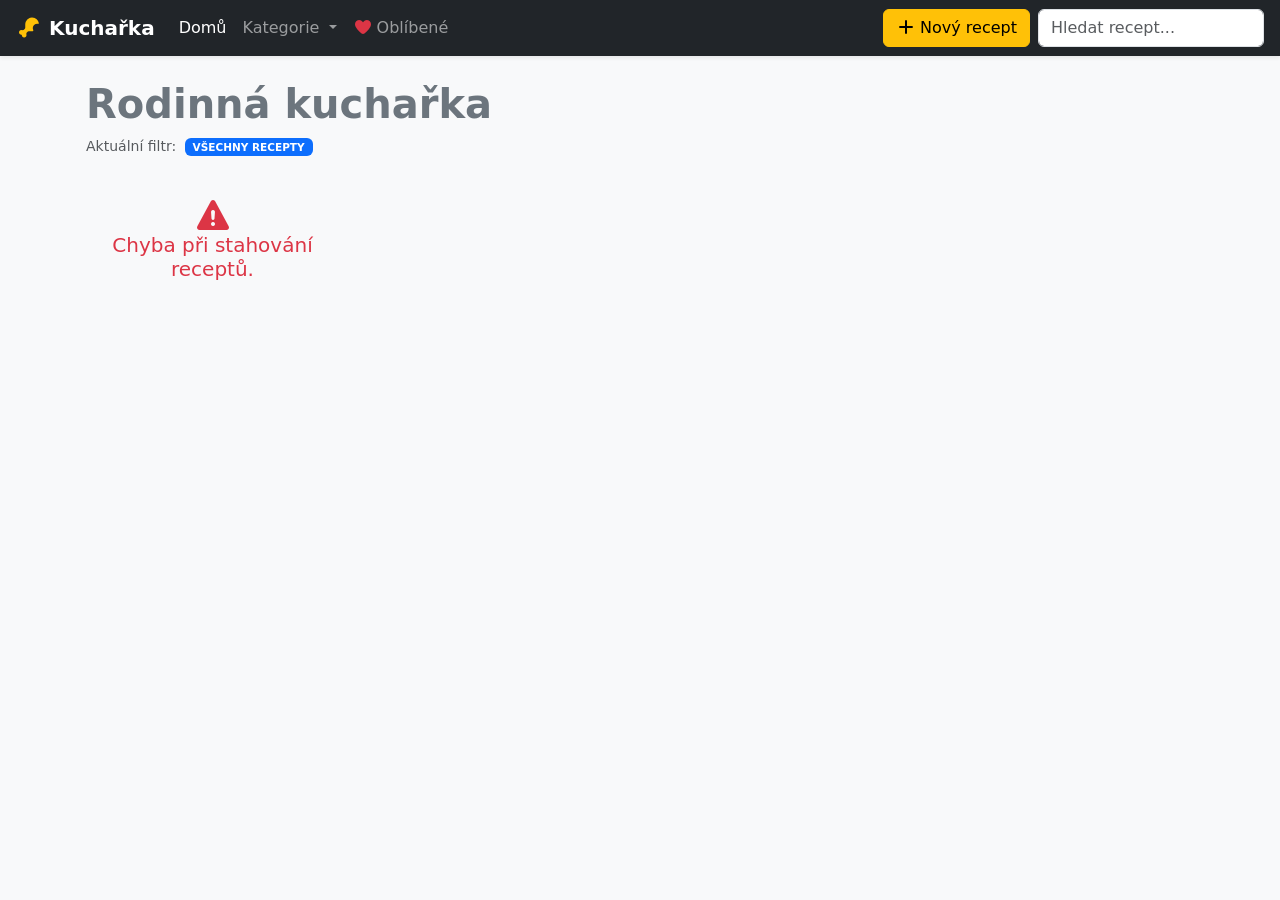
==== index.html @ 2f4102a9 "6. commit - postup a ingredience" ====
<!DOCTYPE html>
<html lang="cs">

<head>
    <meta charset="UTF-8">
    <meta name="viewport" content="width=device-width, initial-scale=1.0">
    <title>Rodinná kuchařka</title>
    <link rel="stylesheet" href="assets/bootstrap/css/bootstrap.min.css">
    <link rel="stylesheet" href="assets/webfonts/all.min.css">
    <link rel="stylesheet" href="style.css">
</head>

<body class="bg-light">

    <nav class="navbar navbar-expand-lg bg-dark navbar-dark sticky-top shadow-sm">
        <div class="container-fluid px-3">
            <span class="navbar-brand fw-bold">
                <i class="fa-solid fa-drumstick-bite text-warning me-2"></i>Kuchařka
            </span>

            <button class="btn btn-warning btn-sm me-2 d-lg-none ms-auto" data-bs-toggle="modal"
                data-bs-target="#addRecipeModal">
                <i class="fa-solid fa-plus me-1"></i>Přidat
            </button>

            <button class="navbar-toggler border-0" type="button" data-bs-toggle="collapse"
                data-bs-target="#navbarSupportedContent" aria-controls="navbarSupportedContent" aria-expanded="false"
                aria-label="Toggle navigation">
                <span class="navbar-toggler-icon"></span>
            </button>

            <div class="collapse navbar-collapse" id="navbarSupportedContent">
                <ul class="navbar-nav me-auto mb-3 mb-lg-0 pt-2 pt-lg-0">
                    <li class="nav-item">
                        <a class="nav-link active" aria-current="page" href="index.html">Domů</a>
                    </li>
                    <li class="nav-item dropdown">
                        <a class="nav-link dropdown-toggle" href="#" role="button" data-bs-toggle="dropdown"
                            aria-expanded="false">
                            Kategorie
                        </a>
                        <ul class="dropdown-menu dropdown-menu-dark">
                            <li><a class="dropdown-item category-filter" data-category="Snídaně" href="#">Snídaně</a>
                            </li>
                            <li><a class="dropdown-item category-filter" data-category="Polévky" href="#">Polévky</a>
                            </li>
                            <li><a class="dropdown-item category-filter" data-category="Hlavní jídla" href="#">Hlavní
                                    jídla</a></li>
                            <li><a class="dropdown-item category-filter" data-category="Přílohy" href="#">Přílohy</a>
                            </li>
                            <li><a class="dropdown-item category-filter" data-category="Zákusky" href="#">Zákusky</a>
                            </li>
                            <li>
                                <hr class="dropdown-divider">
                            </li>
                            <li><a class="dropdown-item category-filter" data-category="all" href="#">Všechny
                                    recepty</a></li>
                        </ul>
                    </li>
                    <li class="nav-item">
                        <a id="favoritesLink" class="nav-link" href="#">
                            <i class="fa-solid fa-heart text-danger me-1"></i>Oblíbené
                        </a>
                    </li>
                </ul>
                <div class="d-flex gap-2">
                    <button class="btn btn-warning d-none d-lg-block" data-bs-toggle="modal"
                        data-bs-target="#addRecipeModal">
                        <i class="fa-solid fa-plus me-1"></i>Nový recept
                    </button>
                    <form class="d-flex" role="search" onsubmit="return false;">
                        <input id="searchInput" class="form-control" type="search" placeholder="Hledat recept...">
                    </form>
                </div>
            </div>
        </div>
    </nav>

    <div class="container mt-4 px-3">
        <h1 class="display-6 fw-bold text-secondary">Rodinná kuchařka</h1>
        <p class="text-muted small">
            Aktuální filtr: <span id="currentCategory" class="badge bg-primary text-uppercase px-2 py-1.5 ms-1">Všechny
                recepty</span>
        </p>
    </div>

    <div class="container my-3 px-2">
        <div id="recipesContainer" class="row g-2 g-md-3 row-cols-2 row-cols-md-3 row-cols-lg-4">
            <div class="col-12 text-center my-5 w-100">
                <div class="spinner-border text-primary" role="status"></div>
                <p class="mt-2 text-muted">Načítám dobroty z Google Sheets...</p>
            </div>
        </div>
    </div>

    <div class="modal fade" id="addRecipeModal" tabindex="-1" aria-labelledby="addRecipeModalLabel" aria-hidden="true">
        <div class="modal-dialog modal-dialog-centered">
            <div class="modal-content">
                <div class="modal-header">
                    <h5 class="modal-title fw-bold" id="addRecipeModalLabel">Přidat nový recept</h5>
                    <button type="button" class="btn-close" data-bs-theme="dark" data-bs-dismiss="modal"
                        aria-label="Close"></button>
                </div>
                <form id="addRecipeForm">
                    <div class="modal-body">
                        <div class="mb-3">
                            <label for="recipeTitle" class="form-label small fw-bold">Název receptu</label>
                            <input type="text" class="form-control form-control-lg" id="recipeTitle" required
                                placeholder="Např. Babiččin štrúdl">
                        </div>
                        <div class="mb-3">
                            <label for="recipeCategory" class="form-label small fw-bold">Kategorie</label>
                            <select class="form-select form-control-lg" id="recipeCategory" required>
                                <option value="Snídaně">Snídaně</option>
                                <option value="Polévky">Polévky</option>
                                <option value="Hlavní jídla">Hlavní jídla</option>
                                <option value="Přílohy">Přílohy</option>
                                <option value="Zákusky">Zákusky</option>
                            </select>
                        </div>
                        <div class="mb-3">
                            <label for="recipeImage" class="form-label small fw-bold">Odkaz na obrázek (URL)</label>
                            <input type="url" class="form-control" id="recipeImage" required
                                placeholder="https://domena.cz/obrazek.jpg">
                        </div>
                        <div class="mb-3">
                            <label for="recipeIngredients" class="form-label small fw-bold">Ingredience (odděluj
                                středníkem `;`)</label>
                            <textarea class="form-control" id="recipeIngredients" rows="2"
                                placeholder="mouka 500g; 2 vejce; mléko 1l"></textarea>
                        </div>
                        <div class="mb-3">
                            <label for="recipeInstructions" class="form-label small fw-bold">Postup (odděluj středníkem
                                `;`)</label>
                            <textarea class="form-control" id="recipeInstructions" rows="3"
                                placeholder="Smíchej suroviny; Upeč v troubě na 180°C"></textarea>
                        </div>
                    </div>
                    <div class="modal-footer">
                        <button type="button" class="btn btn-secondary" data-bs-dismiss="modal">Zrušit</button>
                        <button type="submit" id="submitBtn" class="btn btn-success px-4">
                            <span id="btnText">Uložit do kuchařky</span>
                        </button>
                    </div>
                </form>
            </div>
        </div>
    </div>

    <script src="assets/bootstrap/js/bootstrap.bundle.min.js"></script>
    <script src="script.js"></script>
</body>

</html>
---- style.css ----
body {
    overflow-x: hidden;
    -webkit-tap-highlight-color: transparent;
}

.card-img-top {
    height: 140px;
    object-fit: cover;
}

@media (min-width: 768px) {
    .card-img-top {
        height: 180px;
    }
}

.card {
    transition: transform 0.2s ease, box-shadow 0.2s ease;
    border: none;
}

.card:active, .card:hover {
    transform: translateY(-2px);
    box-shadow: 0 5px 15px rgba(0,0,0,0.1) !important;
}

.active-category {
    font-weight: bold;
    background-color: #0d6efd !important;
    color: white !important;
}

.favorite-btn {
    padding: 8px 12px;
    font-size: 1.1rem;
}

.recipe-link {
    font-size: 0.9rem;
    padding: 8px 10px;
}

.modal-body input, .modal-body select {
    font-size: 16px !important;
}

/* NOVINKA: Styl pro plovoucí tlačítko smazat na kartě */
.delete-btn-overlay {
    position: absolute;
    top: 8px;
    right: 8px;
    background-color: rgba(255, 255, 255, 0.85) !important;
    border: none !important;
    border-radius: 50% !important;
    width: 32px;
    height: 32px;
    display: flex;
    align-items: center;
    justify-content: center;
    padding: 0 !important;
    z-index: 10;
    box-shadow: 0 2px 5px rgba(0,0,0,0.2);
}

.delete-btn-overlay:active {
    background-color: #ffffff !important;
    transform: scale(0.9);
}
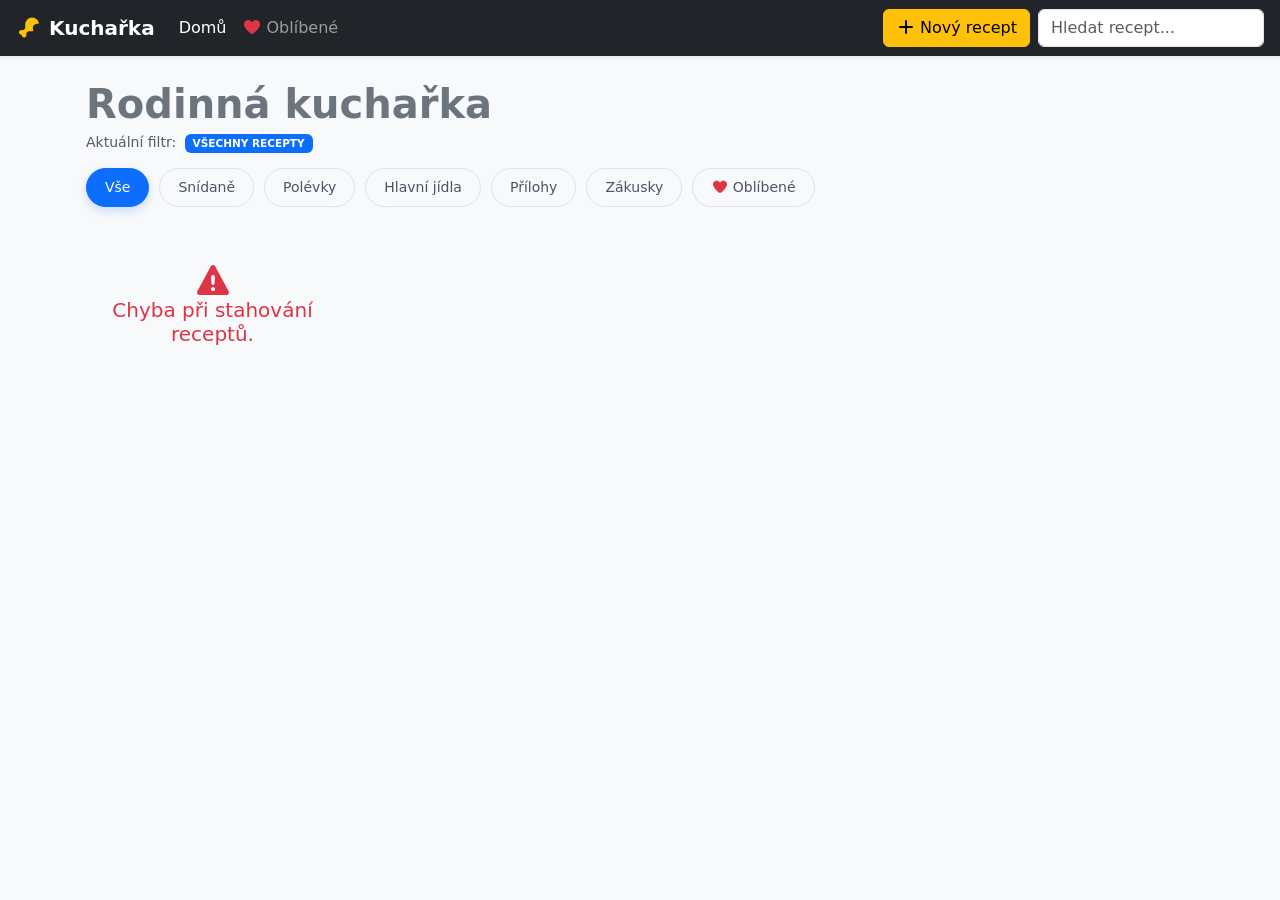
==== commit 2443b841: "8. commit - verze 1.0" ====
--- a/index.html
+++ b/index.html
@@ -18,12 +18,19 @@
                 <i class="fa-solid fa-drumstick-bite text-warning me-2"></i>Kuchařka
             </span>
 
-            <button class="btn btn-warning btn-sm me-2 d-lg-none ms-auto" data-bs-toggle="modal"
-                data-bs-target="#addRecipeModal">
-                <i class="fa-solid fa-plus me-1"></i>Přidat
-            </button>
+            <div class="d-flex gap-2 ms-auto d-lg-none align-items-center">
+                <button id="clearPrintBtnMobile" class="btn btn-outline-danger btn-sm d-none" onclick="clearPrintQueue()" title="Vyčistit tiskovou frontu">
+                    <i class="fa-solid fa-trash-can"></i>
+                </button>
+                <a href="print.html" id="printNavBtnMobile" class="btn btn-outline-warning btn-sm d-none">
+                    <i class="fa-solid fa-print"></i>
+                </a>
+                <button class="btn btn-warning btn-sm" data-bs-toggle="modal" data-bs-target="#addRecipeModal">
+                    <i class="fa-solid fa-plus"></i>
+                </button>
+            </div>
 
-            <button class="navbar-toggler border-0" type="button" data-bs-toggle="collapse"
+            <button class="navbar-toggler border-0 ms-2" type="button" data-bs-toggle="collapse"
                 data-bs-target="#navbarSupportedContent" aria-controls="navbarSupportedContent" aria-expanded="false"
                 aria-label="Toggle navigation">
                 <span class="navbar-toggler-icon"></span>
@@ -34,41 +41,25 @@
                     <li class="nav-item">
                         <a class="nav-link active" aria-current="page" href="index.html">Domů</a>
                     </li>
-                    <li class="nav-item dropdown">
-                        <a class="nav-link dropdown-toggle" href="#" role="button" data-bs-toggle="dropdown"
-                            aria-expanded="false">
-                            Kategorie
-                        </a>
-                        <ul class="dropdown-menu dropdown-menu-dark">
-                            <li><a class="dropdown-item category-filter" data-category="Snídaně" href="#">Snídaně</a>
-                            </li>
-                            <li><a class="dropdown-item category-filter" data-category="Polévky" href="#">Polévky</a>
-                            </li>
-                            <li><a class="dropdown-item category-filter" data-category="Hlavní jídla" href="#">Hlavní
-                                    jídla</a></li>
-                            <li><a class="dropdown-item category-filter" data-category="Přílohy" href="#">Přílohy</a>
-                            </li>
-                            <li><a class="dropdown-item category-filter" data-category="Zákusky" href="#">Zákusky</a>
-                            </li>
-                            <li>
-                                <hr class="dropdown-divider">
-                            </li>
-                            <li><a class="dropdown-item category-filter" data-category="all" href="#">Všechny
-                                    recepty</a></li>
-                        </ul>
-                    </li>
                     <li class="nav-item">
                         <a id="favoritesLink" class="nav-link" href="#">
                             <i class="fa-solid fa-heart text-danger me-1"></i>Oblíbené
                         </a>
                     </li>
                 </ul>
-                <div class="d-flex gap-2">
+
+                <div class="d-flex gap-2 align-items-center">
+                    <button id="clearPrintBtn" class="btn btn-outline-danger btn-sm d-none" onclick="clearPrintQueue()">
+                        <i class="fa-solid fa-trash-can me-1"></i> Vyčistit frontu
+                    </button>
+                    <a href="print.html" id="printNavBtn" class="btn btn-outline-warning btn-sm d-none">
+                        <i class="fa-solid fa-print me-1"></i> Tisková fronta (0)
+                    </a>
                     <button class="btn btn-warning d-none d-lg-block" data-bs-toggle="modal"
                         data-bs-target="#addRecipeModal">
                         <i class="fa-solid fa-plus me-1"></i>Nový recept
                     </button>
-                    <form class="d-flex" role="search" onsubmit="return false;">
+                    <form class="d-flex m-0" role="search" onsubmit="return false;">
                         <input id="searchInput" class="form-control" type="search" placeholder="Hledat recept...">
                     </form>
                 </div>
@@ -77,11 +68,24 @@
     </nav>
 
     <div class="container mt-4 px-3">
-        <h1 class="display-6 fw-bold text-secondary">Rodinná kuchařka</h1>
-        <p class="text-muted small">
-            Aktuální filtr: <span id="currentCategory" class="badge bg-primary text-uppercase px-2 py-1.5 ms-1">Všechny
-                recepty</span>
+        <h1 class="display-6 fw-bold text-secondary mb-1">Rodinná kuchařka</h1>
+        <p class="text-muted small mb-0">
+            Aktuální filtr: <span id="currentCategory" class="badge bg-primary text-uppercase px-2 py-1 ms-1">Všechny recepty</span>
         </p>
+    </div>
+
+    <div class="container px-3">
+        <div class="filter-scroll-container">
+            <div class="filter-badge active active-category" data-category="all">Vše</div>
+            <div class="filter-badge" data-category="Snídaně">Snídaně</div>
+            <div class="filter-badge" data-category="Polévky">Polévky</div>
+            <div class="filter-badge" data-category="Hlavní jídla">Hlavní jídla</div>
+            <div class="filter-badge" data-category="Přílohy">Přílohy</div>
+            <div class="filter-badge" data-category="Zákusky">Zákusky</div>
+            <div class="filter-badge" id="mobileFavoritesBtn" data-category="favorites">
+                <i class="fa-solid fa-heart text-danger me-1"></i>Oblíbené
+            </div>
+        </div>
     </div>
 
     <div class="container my-3 px-2">
@@ -95,52 +99,81 @@
 
     <div class="modal fade" id="addRecipeModal" tabindex="-1" aria-labelledby="addRecipeModalLabel" aria-hidden="true">
         <div class="modal-dialog modal-dialog-centered">
-            <div class="modal-content">
-                <div class="modal-header">
+            <div class="modal-content border-0 shadow-lg" style="border-radius: 16px;">
+                <div class="modal-header bg-dark text-white" style="border-top-left-radius: 16px; border-top-right-radius: 16px;">
                     <h5 class="modal-title fw-bold" id="addRecipeModalLabel">Přidat nový recept</h5>
-                    <button type="button" class="btn-close" data-bs-theme="dark" data-bs-dismiss="modal"
-                        aria-label="Close"></button>
+                    <button type="button" class="btn-close btn-close-white" data-bs-dismiss="modal" aria-label="Close"></button>
                 </div>
                 <form id="addRecipeForm">
-                    <div class="modal-body">
+                    <div class="modal-body p-4">
                         <div class="mb-3">
-                            <label for="recipeTitle" class="form-label small fw-bold">Název receptu</label>
-                            <input type="text" class="form-control form-control-lg" id="recipeTitle" required
-                                placeholder="Např. Babiččin štrúdl">
+                            <label for="recipeTitle" class="form-label small fw-bold text-secondary">Název receptu</label>
+                            <input type="text" class="form-control form-control-lg fs-6" id="recipeTitle" required
+                                placeholder="Např. Babiččin štrúdl" maxlength="50">
                         </div>
                         <div class="mb-3">
-                            <label for="recipeCategory" class="form-label small fw-bold">Kategorie</label>
-                            <select class="form-select form-control-lg" id="recipeCategory" required>
+                            <label for="recipeCategory" class="form-label small fw-bold text-secondary">Kategorie</label>
+                            <select class="form-select form-control-lg fs-6" id="recipeCategory" required>
                                 <option value="Snídaně">Snídaně</option>
                                 <option value="Polévky">Polévky</option>
-                                <option value="Hlavní jídla">Hlavní jídla</option>
+                                <option value="Hlavní jídla" selected>Hlavní jídla</option>
                                 <option value="Přílohy">Přílohy</option>
                                 <option value="Zákusky">Zákusky</option>
                             </select>
                         </div>
                         <div class="mb-3">
-                            <label for="recipeImage" class="form-label small fw-bold">Odkaz na obrázek (URL)</label>
-                            <input type="url" class="form-control" id="recipeImage" required
+                            <label for="recipeImage" class="form-label small fw-bold text-secondary">Odkaz na obrázek (URL)</label>
+                            <input type="url" class="form-control fs-6" id="recipeImage" required
                                 placeholder="https://domena.cz/obrazek.jpg">
                         </div>
                         <div class="mb-3">
-                            <label for="recipeIngredients" class="form-label small fw-bold">Ingredience (odděluj
-                                středníkem `;`)</label>
-                            <textarea class="form-control" id="recipeIngredients" rows="2"
+                            <label for="recipeIngredients" class="form-label small fw-bold text-secondary">Ingredience (odděluj středníkem `;`)</label>
+                            <textarea class="form-control fs-6" id="recipeIngredients" rows="2" required
                                 placeholder="mouka 500g; 2 vejce; mléko 1l"></textarea>
                         </div>
                         <div class="mb-3">
-                            <label for="recipeInstructions" class="form-label small fw-bold">Postup (odděluj středníkem
-                                `;`)</label>
-                            <textarea class="form-control" id="recipeInstructions" rows="3"
+                            <label for="recipeInstructions" class="form-label small fw-bold text-secondary">Postup (odděluj středníkem `;`)</label>
+                            <textarea class="form-control fs-6" id="recipeInstructions" rows="3" required
                                 placeholder="Smíchej suroviny; Upeč v troubě na 180°C"></textarea>
                         </div>
+                        
+                        <div class="mb-2 p-3 bg-light border rounded-3">
+                            <label for="recipePin" class="form-label small fw-bold text-danger">
+                                <i class="fa-solid fa-lock me-1"></i> Rodinný PIN kód pro zápis
+                            </label>
+                            <input type="password" class="form-control text-center fw-bold form-control-lg" id="recipePin" required
+                                placeholder="••••" inputmode="numeric" pattern="[0-9]*" autocomplete="off">
+                        </div>
                     </div>
-                    <div class="modal-footer">
-                        <button type="button" class="btn btn-secondary" data-bs-dismiss="modal">Zrušit</button>
-                        <button type="submit" id="submitBtn" class="btn btn-success px-4">
+                    <div class="modal-footer bg-light p-3" style="border-bottom-left-radius: 16px; border-bottom-right-radius: 16px;">
+                        <button type="button" class="btn btn-outline-secondary px-3" data-bs-dismiss="modal">Zrušit</button>
+                        <button type="submit" id="submitBtn" class="btn btn-success px-4 fw-bold">
                             <span id="btnText">Uložit do kuchařky</span>
                         </button>
+                    </div>
+                </form>
+            </div>
+        </div>
+    </div>
+
+    <div class="modal fade" id="deletePinModal" tabindex="-1" aria-labelledby="deletePinModalLabel" aria-hidden="true">
+        <div class="modal-dialog modal-sm modal-dialog-centered">
+            <div class="modal-content border-0 shadow-lg" style="border-radius: 16px;">
+                <div class="modal-header bg-danger text-white p-3" style="border-top-left-radius: 16px; border-top-right-radius: 16px;">
+                    <h6 class="modal-title fw-bold" id="deletePinModalLabel">
+                        <i class="fa-solid fa-trash-can me-2"></i>Smazat recept?
+                    </h6>
+                    <button type="button" class="btn-close btn-close-white" data-bs-dismiss="modal" aria-label="Close"></button>
+                </div>
+                <form id="deleteRecipeForm">
+                    <div class="modal-body text-center p-3">
+                        <p class="text-muted small mb-3">Tato akce je nevratná. Zadejte rodinný PIN kód pro potvrzení:</p>
+                        <input type="password" class="form-control text-center fw-bold form-control-lg" id="deletePinInput" required
+                            placeholder="••••" inputmode="numeric" pattern="[0-9]*" autocomplete="off">
+                    </div>
+                    <div class="modal-footer border-0 bg-light p-2 d-flex justify-content-between" style="border-bottom-left-radius: 16px; border-bottom-right-radius: 16px;">
+                        <button type="button" class="btn btn-sm btn-outline-secondary px-3" data-bs-dismiss="modal">Zrušit</button>
+                        <button type="submit" id="deleteSubmitBtn" class="btn btn-sm btn-danger px-3 fw-bold">Potvrdit</button>
                     </div>
                 </form>
             </div>
--- a/style.css
+++ b/style.css
@@ -1,8 +1,10 @@
+/* --- GLOBÁLNÍ STYLY --- */
 body {
     overflow-x: hidden;
     -webkit-tap-highlight-color: transparent;
 }
 
+/* --- KARTY RECEPTŮ (OBECNÉ/DESKTOP) --- */
 .card-img-top {
     height: 140px;
     object-fit: cover;
@@ -19,15 +21,10 @@
     border: none;
 }
 
-.card:active, .card:hover {
+.card:active,
+.card:hover {
     transform: translateY(-2px);
-    box-shadow: 0 5px 15px rgba(0,0,0,0.1) !important;
-}
-
-.active-category {
-    font-weight: bold;
-    background-color: #0d6efd !important;
-    color: white !important;
+    box-shadow: 0 5px 15px rgba(0, 0, 0, 0.1) !important;
 }
 
 .favorite-btn {
@@ -40,29 +37,147 @@
     padding: 8px 10px;
 }
 
-.modal-body input, .modal-body select {
+/* --- PŘEKYVNÁ TLAČÍTKA NA FOTCE (DESKTOP) --- */
+.delete-btn-overlay {
+    position: absolute;
+    top: 8px;
+    left: 8px;
+    z-index: 10;
+    opacity: 0.7;
+    transition: opacity 0.2s ease;
+}
+
+.print-btn-overlay {
+    position: absolute;
+    top: 8px;
+    right: 8px;
+    z-index: 10;
+    opacity: 0.7;
+    transition: opacity 0.2s ease;
+}
+
+.delete-btn-overlay:hover,
+.print-btn-overlay:hover {
+    opacity: 1;
+}
+
+/* --- MODÁLNÍ OKNO --- */
+.modal-body input,
+.modal-body select {
     font-size: 16px !important;
 }
 
-/* NOVINKA: Styl pro plovoucí tlačítko smazat na kartě */
-.delete-btn-overlay {
-    position: absolute;
-    top: 8px;
-    right: 8px;
-    background-color: rgba(255, 255, 255, 0.85) !important;
-    border: none !important;
-    border-radius: 50% !important;
-    width: 32px;
-    height: 32px;
+/* --- MODERNÍ FILTRY (PC / TABLET) --- */
+.filter-scroll-container {
     display: flex;
-    align-items: center;
-    justify-content: center;
-    padding: 0 !important;
-    z-index: 10;
-    box-shadow: 0 2px 5px rgba(0,0,0,0.2);
+    gap: 10px;
+    flex-wrap: wrap; /* Na PC se filtry řadí hezky vedle sebe a zalamují se */
+    padding: 15px 0;
 }
 
-.delete-btn-overlay:active {
-    background-color: #ffffff !important;
-    transform: scale(0.9);
+.filter-badge {
+    background: #f8f9fa;
+    color: #4b5563;
+    border: 1px solid #dee2e6;
+    padding: 8px 18px;
+    border-radius: 20px;
+    font-size: 14px;
+    font-weight: 500;
+    white-space: nowrap;
+    cursor: pointer;
+    transition: all 0.2s ease-in-out;
+    user-select: none;
+    text-decoration: none;
+    display: inline-block;
+}
+
+/* Aktivní stav pro vybraný filtr */
+.filter-badge.active-category, 
+.filter-badge.active {
+    background: #0d6efd !important;
+    color: #ffffff !important;
+    border-color: #0d6efd !important;
+    box-shadow: 0 4px 10px rgba(13, 110, 253, 0.2);
+}
+
+/* --- MOBILNÍ ÚPRAVA (Do šířky 576px) --- */
+@media (max-width: 576px) {
+
+    /* Posuvná lišta filtrů na mobilu (Airbnb styl) */
+    .filter-scroll-container {
+        flex-wrap: nowrap; /* Zakáže zalamování pod sebe */
+        overflow-x: auto;  /* Aktivuje posun prstem do stran */
+        padding: 10px 4px;
+        margin-right: -15px; /* Roztažení lišty na okraje displeje */
+        margin-left: -15px;
+        padding-left: 15px;
+        padding-right: 15px;
+        scroll-behavior: smooth;
+        -webkit-overflow-scrolling: touch;
+    }
+    
+    /* Skrytí scrollbaru na mobilech */
+    .filter-scroll-container::-webkit-scrollbar {
+        display: none;
+    }
+
+    /* Mřížka receptů pro mobil */
+    .recipe-grid {
+        grid-template-columns: 1fr;
+        gap: 16px;
+        padding: 8px;
+    }
+
+    /* Úprava mobilní karty receptu */
+    .recipe-card {
+        border-radius: 12px !important;
+        overflow: hidden;
+        border: 1px solid #e9ecef !important;
+        box-shadow: 0 4px 12px rgba(0, 0, 0, 0.05);
+    }
+
+    /* Kulatá skleněná tlačítka na fotce v rozích pro mobily */
+    .delete-btn-overlay {
+        left: 8px !important;
+        top: 8px !important;
+    }
+    
+    .print-btn-overlay {
+        right: 8px !important;
+        top: 8px !important;
+    }
+
+    .delete-btn-overlay, 
+    .print-btn-overlay {
+        position: absolute;
+        z-index: 5;
+        width: 34px;
+        height: 34px;
+        display: flex;
+        align-items: center;
+        justify-content: center;
+        border-radius: 50% !important;
+        border: none !important;
+        box-shadow: 0 2px 8px rgba(0,0,0,0.15) !important;
+        padding: 0 !important;
+        background: rgba(255, 255, 255, 0.9) !important;
+        backdrop-filter: blur(4px);
+        color: #333 !important;
+    }
+
+    .delete-btn-overlay:hover {
+        color: #dc3545 !important;
+    }
+
+    .print-btn-overlay:hover {
+        color: #0d6efd !important;
+    }
+
+    /* Hlavní akční tlačítko pro palec */
+    .recipe-card .btn-primary-action {
+        padding: 12px;
+        font-size: 16px;
+        font-weight: 600;
+        border-radius: 12px;
+    }
 }
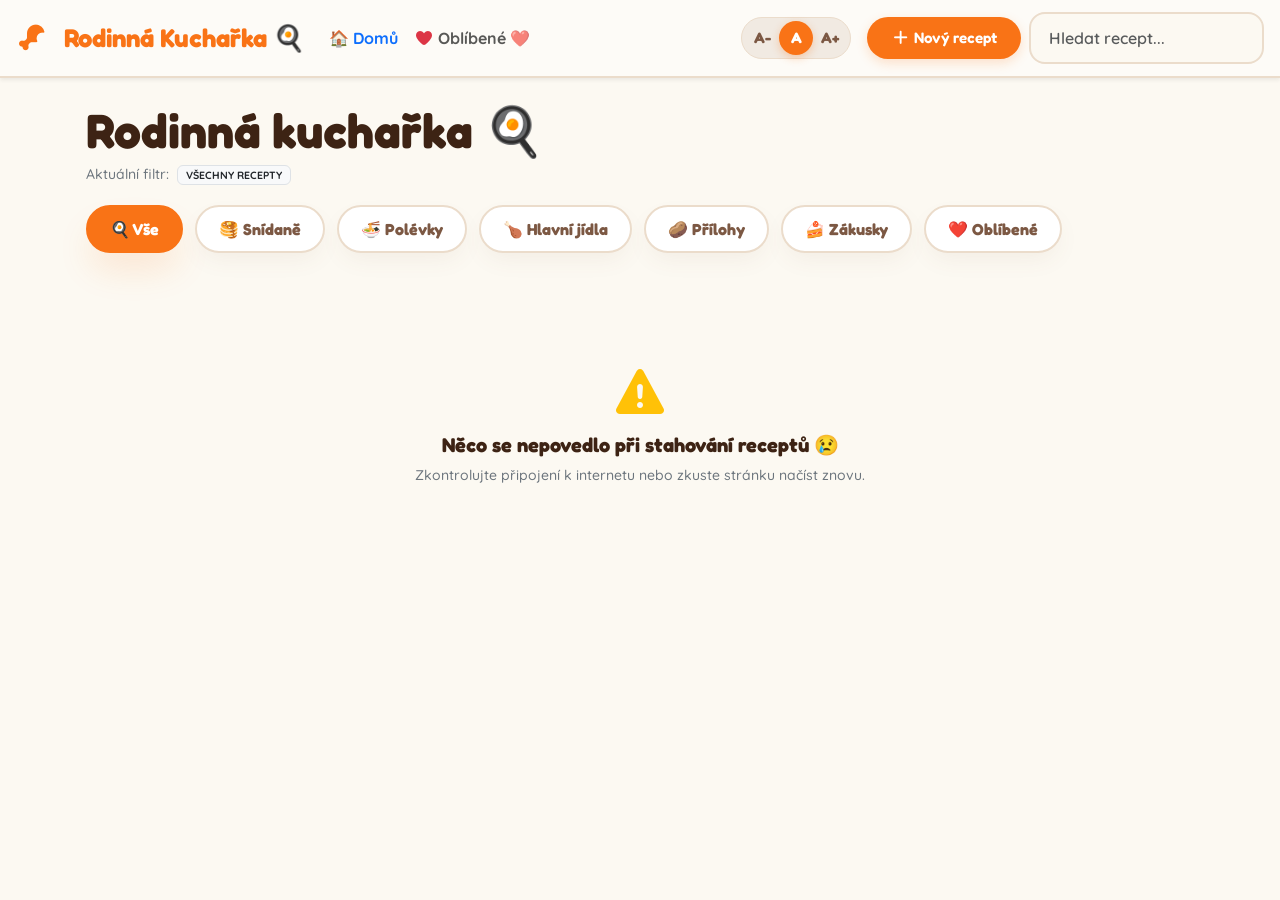
==== commit e0682aac: "9. commit - verze 1.1 - korekce PIN kod inputu" ====
--- a/index.html
+++ b/index.html
@@ -1,187 +1,245 @@
-<!DOCTYPE html>
-<html lang="cs">
-
-<head>
-    <meta charset="UTF-8">
-    <meta name="viewport" content="width=device-width, initial-scale=1.0">
-    <title>Rodinná kuchařka</title>
-    <link rel="stylesheet" href="assets/bootstrap/css/bootstrap.min.css">
-    <link rel="stylesheet" href="assets/webfonts/all.min.css">
-    <link rel="stylesheet" href="style.css">
-</head>
-
-<body class="bg-light">
-
-    <nav class="navbar navbar-expand-lg bg-dark navbar-dark sticky-top shadow-sm">
-        <div class="container-fluid px-3">
-            <span class="navbar-brand fw-bold">
-                <i class="fa-solid fa-drumstick-bite text-warning me-2"></i>Kuchařka
-            </span>
-
-            <div class="d-flex gap-2 ms-auto d-lg-none align-items-center">
-                <button id="clearPrintBtnMobile" class="btn btn-outline-danger btn-sm d-none" onclick="clearPrintQueue()" title="Vyčistit tiskovou frontu">
-                    <i class="fa-solid fa-trash-can"></i>
-                </button>
-                <a href="print.html" id="printNavBtnMobile" class="btn btn-outline-warning btn-sm d-none">
-                    <i class="fa-solid fa-print"></i>
-                </a>
-                <button class="btn btn-warning btn-sm" data-bs-toggle="modal" data-bs-target="#addRecipeModal">
-                    <i class="fa-solid fa-plus"></i>
-                </button>
-            </div>
-
-            <button class="navbar-toggler border-0 ms-2" type="button" data-bs-toggle="collapse"
-                data-bs-target="#navbarSupportedContent" aria-controls="navbarSupportedContent" aria-expanded="false"
-                aria-label="Toggle navigation">
-                <span class="navbar-toggler-icon"></span>
-            </button>
-
-            <div class="collapse navbar-collapse" id="navbarSupportedContent">
-                <ul class="navbar-nav me-auto mb-3 mb-lg-0 pt-2 pt-lg-0">
-                    <li class="nav-item">
-                        <a class="nav-link active" aria-current="page" href="index.html">Domů</a>
-                    </li>
-                    <li class="nav-item">
-                        <a id="favoritesLink" class="nav-link" href="#">
-                            <i class="fa-solid fa-heart text-danger me-1"></i>Oblíbené
-                        </a>
-                    </li>
-                </ul>
-
-                <div class="d-flex gap-2 align-items-center">
-                    <button id="clearPrintBtn" class="btn btn-outline-danger btn-sm d-none" onclick="clearPrintQueue()">
-                        <i class="fa-solid fa-trash-can me-1"></i> Vyčistit frontu
-                    </button>
-                    <a href="print.html" id="printNavBtn" class="btn btn-outline-warning btn-sm d-none">
-                        <i class="fa-solid fa-print me-1"></i> Tisková fronta (0)
-                    </a>
-                    <button class="btn btn-warning d-none d-lg-block" data-bs-toggle="modal"
-                        data-bs-target="#addRecipeModal">
-                        <i class="fa-solid fa-plus me-1"></i>Nový recept
-                    </button>
-                    <form class="d-flex m-0" role="search" onsubmit="return false;">
-                        <input id="searchInput" class="form-control" type="search" placeholder="Hledat recept...">
-                    </form>
-                </div>
-            </div>
-        </div>
-    </nav>
-
-    <div class="container mt-4 px-3">
-        <h1 class="display-6 fw-bold text-secondary mb-1">Rodinná kuchařka</h1>
-        <p class="text-muted small mb-0">
-            Aktuální filtr: <span id="currentCategory" class="badge bg-primary text-uppercase px-2 py-1 ms-1">Všechny recepty</span>
-        </p>
-    </div>
-
-    <div class="container px-3">
-        <div class="filter-scroll-container">
-            <div class="filter-badge active active-category" data-category="all">Vše</div>
-            <div class="filter-badge" data-category="Snídaně">Snídaně</div>
-            <div class="filter-badge" data-category="Polévky">Polévky</div>
-            <div class="filter-badge" data-category="Hlavní jídla">Hlavní jídla</div>
-            <div class="filter-badge" data-category="Přílohy">Přílohy</div>
-            <div class="filter-badge" data-category="Zákusky">Zákusky</div>
-            <div class="filter-badge" id="mobileFavoritesBtn" data-category="favorites">
-                <i class="fa-solid fa-heart text-danger me-1"></i>Oblíbené
-            </div>
-        </div>
-    </div>
-
-    <div class="container my-3 px-2">
-        <div id="recipesContainer" class="row g-2 g-md-3 row-cols-2 row-cols-md-3 row-cols-lg-4">
-            <div class="col-12 text-center my-5 w-100">
-                <div class="spinner-border text-primary" role="status"></div>
-                <p class="mt-2 text-muted">Načítám dobroty z Google Sheets...</p>
-            </div>
-        </div>
-    </div>
-
-    <div class="modal fade" id="addRecipeModal" tabindex="-1" aria-labelledby="addRecipeModalLabel" aria-hidden="true">
-        <div class="modal-dialog modal-dialog-centered">
-            <div class="modal-content border-0 shadow-lg" style="border-radius: 16px;">
-                <div class="modal-header bg-dark text-white" style="border-top-left-radius: 16px; border-top-right-radius: 16px;">
-                    <h5 class="modal-title fw-bold" id="addRecipeModalLabel">Přidat nový recept</h5>
-                    <button type="button" class="btn-close btn-close-white" data-bs-dismiss="modal" aria-label="Close"></button>
-                </div>
-                <form id="addRecipeForm">
-                    <div class="modal-body p-4">
-                        <div class="mb-3">
-                            <label for="recipeTitle" class="form-label small fw-bold text-secondary">Název receptu</label>
-                            <input type="text" class="form-control form-control-lg fs-6" id="recipeTitle" required
-                                placeholder="Např. Babiččin štrúdl" maxlength="50">
-                        </div>
-                        <div class="mb-3">
-                            <label for="recipeCategory" class="form-label small fw-bold text-secondary">Kategorie</label>
-                            <select class="form-select form-control-lg fs-6" id="recipeCategory" required>
-                                <option value="Snídaně">Snídaně</option>
-                                <option value="Polévky">Polévky</option>
-                                <option value="Hlavní jídla" selected>Hlavní jídla</option>
-                                <option value="Přílohy">Přílohy</option>
-                                <option value="Zákusky">Zákusky</option>
-                            </select>
-                        </div>
-                        <div class="mb-3">
-                            <label for="recipeImage" class="form-label small fw-bold text-secondary">Odkaz na obrázek (URL)</label>
-                            <input type="url" class="form-control fs-6" id="recipeImage" required
-                                placeholder="https://domena.cz/obrazek.jpg">
-                        </div>
-                        <div class="mb-3">
-                            <label for="recipeIngredients" class="form-label small fw-bold text-secondary">Ingredience (odděluj středníkem `;`)</label>
-                            <textarea class="form-control fs-6" id="recipeIngredients" rows="2" required
-                                placeholder="mouka 500g; 2 vejce; mléko 1l"></textarea>
-                        </div>
-                        <div class="mb-3">
-                            <label for="recipeInstructions" class="form-label small fw-bold text-secondary">Postup (odděluj středníkem `;`)</label>
-                            <textarea class="form-control fs-6" id="recipeInstructions" rows="3" required
-                                placeholder="Smíchej suroviny; Upeč v troubě na 180°C"></textarea>
-                        </div>
-                        
-                        <div class="mb-2 p-3 bg-light border rounded-3">
-                            <label for="recipePin" class="form-label small fw-bold text-danger">
-                                <i class="fa-solid fa-lock me-1"></i> Rodinný PIN kód pro zápis
-                            </label>
-                            <input type="password" class="form-control text-center fw-bold form-control-lg" id="recipePin" required
-                                placeholder="••••" inputmode="numeric" pattern="[0-9]*" autocomplete="off">
-                        </div>
-                    </div>
-                    <div class="modal-footer bg-light p-3" style="border-bottom-left-radius: 16px; border-bottom-right-radius: 16px;">
-                        <button type="button" class="btn btn-outline-secondary px-3" data-bs-dismiss="modal">Zrušit</button>
-                        <button type="submit" id="submitBtn" class="btn btn-success px-4 fw-bold">
-                            <span id="btnText">Uložit do kuchařky</span>
-                        </button>
-                    </div>
-                </form>
-            </div>
-        </div>
-    </div>
-
-    <div class="modal fade" id="deletePinModal" tabindex="-1" aria-labelledby="deletePinModalLabel" aria-hidden="true">
-        <div class="modal-dialog modal-sm modal-dialog-centered">
-            <div class="modal-content border-0 shadow-lg" style="border-radius: 16px;">
-                <div class="modal-header bg-danger text-white p-3" style="border-top-left-radius: 16px; border-top-right-radius: 16px;">
-                    <h6 class="modal-title fw-bold" id="deletePinModalLabel">
-                        <i class="fa-solid fa-trash-can me-2"></i>Smazat recept?
-                    </h6>
-                    <button type="button" class="btn-close btn-close-white" data-bs-dismiss="modal" aria-label="Close"></button>
-                </div>
-                <form id="deleteRecipeForm">
-                    <div class="modal-body text-center p-3">
-                        <p class="text-muted small mb-3">Tato akce je nevratná. Zadejte rodinný PIN kód pro potvrzení:</p>
-                        <input type="password" class="form-control text-center fw-bold form-control-lg" id="deletePinInput" required
-                            placeholder="••••" inputmode="numeric" pattern="[0-9]*" autocomplete="off">
-                    </div>
-                    <div class="modal-footer border-0 bg-light p-2 d-flex justify-content-between" style="border-bottom-left-radius: 16px; border-bottom-right-radius: 16px;">
-                        <button type="button" class="btn btn-sm btn-outline-secondary px-3" data-bs-dismiss="modal">Zrušit</button>
-                        <button type="submit" id="deleteSubmitBtn" class="btn btn-sm btn-danger px-3 fw-bold">Potvrdit</button>
-                    </div>
-                </form>
-            </div>
-        </div>
-    </div>
-
-    <script src="assets/bootstrap/js/bootstrap.bundle.min.js"></script>
-    <script src="script.js"></script>
-</body>
-
+<!DOCTYPE html>
+<html lang="cs">
+
+<head>
+    <meta charset="UTF-8">
+    <meta name="viewport" content="width=device-width, initial-scale=1.0">
+    <title>Rodinná Kuchařka</title>
+    
+    <!-- Google Fonts a Preconnect pro rodinná písma -->
+    <link rel="preconnect" href="https://fonts.googleapis.com">
+    <link rel="preconnect" href="https://fonts.gstatic.com" crossorigin>
+    <link href="https://fonts.googleapis.com/css2?family=Fredoka:wght@300..700&family=Quicksand:wght@300..700&display=swap" rel="stylesheet">
+    
+    <link rel="stylesheet" href="assets/bootstrap/css/bootstrap.min.css">
+    <link rel="stylesheet" href="assets/webfonts/all.min.css">
+    <link rel="stylesheet" href="style.css">
+</head>
+
+<body>
+
+    <nav class="navbar navbar-expand-lg navbar-custom sticky-top shadow-sm">
+        <div class="container-fluid px-3">
+            <span class="navbar-brand navbar-brand-gradient">
+                <i class="fa-solid fa-drumstick-bite me-2"></i>Rodinná Kuchařka 🍳
+            </span>
+
+            <!-- Ovládání velikosti písma pro mobil -->
+            <div class="d-flex gap-1 ms-auto d-lg-none align-items-center">
+                <div class="font-controller-container me-1" id="fontControllerMobile">
+                    <button class="font-btn" onclick="changeFontSize('sm')" id="btnFontSmMobile" title="Malé písmo">A-</button>
+                    <button class="font-btn active" onclick="changeFontSize('md')" id="btnFontMdMobile" title="Střední písmo">A</button>
+                    <button class="font-btn" onclick="changeFontSize('lg')" id="btnFontLgMobile" title="Velké písmo">A+</button>
+                </div>
+                <button id="clearPrintBtnMobile" class="btn btn-glass-secondary btn-sm d-none" onclick="clearPrintQueue()" title="Vyčistit tiskovou frontu">
+                    <i class="fa-solid fa-trash-can text-danger"></i>
+                </button>
+                <a href="print.html" id="printNavBtnMobile" class="btn btn-glass-secondary btn-sm d-none">
+                    <i class="fa-solid fa-print text-warning"></i>
+                </a>
+                <button class="btn btn-gradient btn-sm" data-bs-toggle="modal" data-bs-target="#addRecipeModal">
+                    <i class="fa-solid fa-plus"></i>
+                </button>
+            </div>
+
+            <button class="navbar-toggler border-0 ms-2" type="button" data-bs-toggle="collapse"
+                data-bs-target="#navbarSupportedContent" aria-controls="navbarSupportedContent" aria-expanded="false"
+                aria-label="Toggle navigation">
+                <span class="navbar-toggler-icon"></span>
+            </button>
+
+            <div class="collapse navbar-collapse" id="navbarSupportedContent">
+                <ul class="navbar-nav me-auto mb-3 mb-lg-0 pt-2 pt-lg-0">
+                    <li class="nav-item">
+                        <a class="nav-link active fw-bold text-primary" aria-current="page" href="index.html">🏠 Domů</a>
+                    </li>
+                    <li class="nav-item">
+                        <a id="favoritesLink" class="nav-link fw-bold" href="#">
+                            <i class="fa-solid fa-heart text-danger me-1"></i>Oblíbené ❤️
+                        </a>
+                    </li>
+                </ul>
+
+                <div class="d-flex gap-2 align-items-center">
+                    <!-- Ovládání velikosti písma pro počítač -->
+                    <div class="font-controller-container me-2" id="fontController">
+                        <button class="font-btn" onclick="changeFontSize('sm')" id="btnFontSm" title="Malé písmo">A-</button>
+                        <button class="font-btn active" onclick="changeFontSize('md')" id="btnFontMd" title="Střední písmo">A</button>
+                        <button class="font-btn" onclick="changeFontSize('lg')" id="btnFontLg" title="Velké písmo">A+</button>
+                    </div>
+                    
+                    <button id="clearPrintBtn" class="btn btn-glass-secondary btn-sm d-none" onclick="clearPrintQueue()">
+                        <i class="fa-solid fa-trash-can me-1 text-danger"></i> Vyčistit frontu
+                    </button>
+                    <a href="print.html" id="printNavBtn" class="btn btn-glass-secondary btn-sm d-none">
+                        <i class="fa-solid fa-print me-1 text-warning"></i> Tisková fronta (0)
+                    </a>
+                    <button class="btn btn-gradient d-none d-lg-block" data-bs-toggle="modal"
+                        data-bs-target="#addRecipeModal">
+                        <i class="fa-solid fa-plus me-1"></i>Nový recept
+                    </button>
+                    <form class="d-flex m-0" role="search" onsubmit="return false;">
+                        <input id="searchInput" class="form-control form-control-custom" type="search" placeholder="Hledat recept...">
+                    </form>
+                </div>
+            </div>
+        </div>
+    </nav>
+
+    <div class="container mt-4 px-3">
+        <h1 class="display-5 fw-bold mb-1">Rodinná kuchařka 🍳</h1>
+        <p class="text-secondary small mb-0">
+            Aktuální filtr: <span id="currentCategory" class="badge bg-light text-dark border text-uppercase px-2 py-1 ms-1 fw-bold">Všechny recepty</span>
+        </p>
+    </div>
+
+    <div class="container px-3">
+        <div class="filter-scroll-container">
+            <div class="filter-badge active active-category" data-category="all">🍳 Vše</div>
+            <div class="filter-badge" data-category="Snídaně">🥞 Snídaně</div>
+            <div class="filter-badge" data-category="Polévky">🍜 Polévky</div>
+            <div class="filter-badge" data-category="Hlavní jídla">🍗 Hlavní jídla</div>
+            <div class="filter-badge" data-category="Přílohy">🥔 Přílohy</div>
+            <div class="filter-badge" data-category="Zákusky">🍰 Zákusky</div>
+            <div class="filter-badge" id="mobileFavoritesBtn" data-category="favorites">❤️ Oblíbené</div>
+        </div>
+    </div>
+
+    <div class="container my-3 px-2">
+        <div id="recipesContainer" class="row g-3 row-cols-2 row-cols-md-3 row-cols-lg-4">
+            <!-- Výchozí animované skeletony před načtením dat -->
+            <div class="col">
+                <div class="skeleton-card">
+                    <div class="skeleton-img"></div>
+                    <div class="skeleton-body">
+                        <div class="skeleton-line" style="width: 45%; height: 14px;"></div>
+                        <div class="skeleton-line" style="width: 80%; height: 20px;"></div>
+                        <div class="skeleton-line" style="width: 100%; height: 35px; margin-top: auto;"></div>
+                    </div>
+                </div>
+            </div>
+            <div class="col">
+                <div class="skeleton-card">
+                    <div class="skeleton-img"></div>
+                    <div class="skeleton-body">
+                        <div class="skeleton-line" style="width: 35%; height: 14px;"></div>
+                        <div class="skeleton-line" style="width: 70%; height: 20px;"></div>
+                        <div class="skeleton-line" style="width: 100%; height: 35px; margin-top: auto;"></div>
+                    </div>
+                </div>
+            </div>
+            <div class="col">
+                <div class="skeleton-card">
+                    <div class="skeleton-img"></div>
+                    <div class="skeleton-body">
+                        <div class="skeleton-line" style="width: 50%; height: 14px;"></div>
+                        <div class="skeleton-line" style="width: 85%; height: 20px;"></div>
+                        <div class="skeleton-line" style="width: 100%; height: 35px; margin-top: auto;"></div>
+                    </div>
+                </div>
+            </div>
+            <div class="col">
+                <div class="skeleton-card">
+                    <div class="skeleton-img"></div>
+                    <div class="skeleton-body">
+                        <div class="skeleton-line" style="width: 40%; height: 14px;"></div>
+                        <div class="skeleton-line" style="width: 75%; height: 20px;"></div>
+                        <div class="skeleton-line" style="width: 100%; height: 35px; margin-top: auto;"></div>
+                    </div>
+                </div>
+            </div>
+        </div>
+    </div>
+
+    <!-- MODÁL: PŘIDÁNÍ RECEPTU -->
+    <div class="modal fade" id="addRecipeModal" tabindex="-1" aria-labelledby="addRecipeModalLabel" aria-hidden="true">
+        <div class="modal-dialog modal-dialog-centered">
+            <div class="modal-content modal-content-custom">
+                <div class="modal-header modal-header-custom">
+                    <h5 class="modal-title fw-bold" id="addRecipeModalLabel">✍️ Přidat nový recept</h5>
+                    <button type="button" class="btn-close" data-bs-dismiss="modal" aria-label="Close"></button>
+                </div>
+                <form id="addRecipeForm">
+                    <div class="modal-body p-4">
+                        <div class="mb-3">
+                            <label for="recipeTitle" class="form-label-custom">Název receptu</label>
+                            <input type="text" class="form-control form-control-custom" id="recipeTitle" required
+                                placeholder="Např. Babiččin štrúdl" maxlength="50">
+                        </div>
+                        <div class="mb-3">
+                            <label for="recipeCategory" class="form-label-custom">Kategorie</label>
+                            <select class="form-select form-control-custom" id="recipeCategory" required>
+                                <option value="Snídaně">🥞 Snídaně</option>
+                                <option value="Polévky">🍜 Polévky</option>
+                                <option value="Hlavní jídla" selected>🍗 Hlavní jídla</option>
+                                <option value="Přílohy">🥔 Přílohy</option>
+                                <option value="Zákusky">🍰 Zákusky</option>
+                            </select>
+                        </div>
+                        <div class="mb-3">
+                            <label for="recipeImage" class="form-label-custom">Odkaz na obrázek (URL)</label>
+                            <input type="url" class="form-control form-control-custom" id="recipeImage" required
+                                placeholder="https://domena.cz/obrazek.jpg">
+                        </div>
+                        <div class="mb-3">
+                            <label for="recipeIngredients" class="form-label-custom">Ingredience (odděluj středníkem `;` než to uložíš)</label>
+                            <textarea class="form-control form-control-custom" id="recipeIngredients" rows="2" required
+                                placeholder="mouka 500g; 2 vejce; mléko 1l"></textarea>
+                        </div>
+                        <div class="mb-3">
+                            <label for="recipeInstructions" class="form-label-custom">Postup přípravy (odděluj středníkem `;` pro jednotlivé kroky)</label>
+                            <textarea class="form-control form-control-custom" id="recipeInstructions" rows="3" required
+                                placeholder="Smíchej suroviny; Upeč v troubě na 180°C"></textarea>
+                        </div>
+                        
+                        <div class="pin-input-container">
+                            <label for="recipePin" class="form-label-custom text-danger d-flex align-items-center gap-2">
+                                🔒 Rodinný PIN kód pro zápis
+                            </label>
+                            <input type="password" class="form-control form-control-custom text-center fw-bold fs-4 mt-1" id="recipePin" required
+                                placeholder="••••" inputmode="numeric" pattern="[0-9]*" maxlength="4" autocomplete="off">
+                        </div>
+                    </div>
+                    <div class="modal-footer modal-footer-custom d-flex justify-content-end gap-2">
+                        <button type="button" class="btn btn-glass-secondary" data-bs-dismiss="modal">Zrušit</button>
+                        <button type="submit" id="submitBtn" class="btn btn-gradient">
+                            <span id="btnText">Uložit do kuchařky</span>
+                        </button>
+                    </div>
+                </form>
+            </div>
+        </div>
+    </div>
+
+    <!-- MODÁL: SMAZÁNÍ RECEPTU -->
+    <div class="modal fade" id="deletePinModal" tabindex="-1" aria-labelledby="deletePinModalLabel" aria-hidden="true">
+        <div class="modal-dialog modal-sm modal-dialog-centered">
+            <div class="modal-content modal-content-custom">
+                <div class="modal-header modal-header-custom bg-danger-subtle text-danger">
+                    <h6 class="modal-title fw-bold" id="deletePinModalLabel">
+                        🗑️ Opravdu smazat recept?
+                    </h6>
+                    <button type="button" class="btn-close" data-bs-dismiss="modal" aria-label="Close"></button>
+                </div>
+                <form id="deleteRecipeForm">
+                    <div class="modal-body text-center p-4">
+                        <p class="text-secondary small mb-3">Tato akce se nedá vrátit zpět. Napište rodinný PIN kód:</p>
+                        <div class="pin-input-container">
+                            <input type="password" class="form-control form-control-custom text-center fw-bold fs-4" id="deletePinInput" required
+                                placeholder="••••" inputmode="numeric" pattern="[0-9]*" maxlength="4" autocomplete="off">
+                        </div>
+                    </div>
+                    <div class="modal-footer modal-footer-custom d-flex justify-content-between">
+                        <button type="button" class="btn btn-glass-secondary btn-sm" data-bs-dismiss="modal">Zrušit</button>
+                        <button type="submit" id="deleteSubmitBtn" class="btn btn-danger btn-sm px-4 fw-bold rounded-pill">Smazat</button>
+                    </div>
+                </form>
+            </div>
+        </div>
+    </div>
+
+    <script src="assets/bootstrap/js/bootstrap.bundle.min.js"></script>
+    <script src="script.js"></script>
+</body>
+
 </html>
--- a/style.css
+++ b/style.css
@@ -1,183 +1,630 @@
+/* --- RODINNÝ A PŘÍSTUPNÝ DESIGN (FAMILY FRIENDLY COOKBOOK) --- */
+
+@import url('https://fonts.googleapis.com/css2?family=Fredoka:wght@300..700&family=Quicksand:wght@300..700&display=swap');
+
+/* --- DYNAMICKÉ ZVĚTŠENÍ PÍSMA PRO BABIČKU --- */
+html {
+    font-size: 16px;
+    transition: font-size 0.2s ease;
+}
+html.font-size-sm {
+    font-size: 13px !important;
+}
+html.font-size-md {
+    font-size: 16px !important;
+}
+html.font-size-lg {
+    font-size: 20px !important;
+}
+
+:root {
+    /* Teplá rodinná kuchyňská paleta */
+    --bg-main: #fcf9f2;          /* Hřejivá smetanová */
+    --bg-card: #ffffff;          /* Čistě bílá pro karty */
+    --bg-nav: #fdfbf7;           /* Světlá krémová pro lištu */
+    --border-color: #ebdccb;     /* Jemná skořicová linka */
+    
+    --text-primary: #3d2314;     /* Teplá tmavě čokoládová pro nejlepší čitelnost */
+    --text-secondary: #7c5843;   /* Jemná skořicová pro podtitulky */
+    
+    --accent-primary: #f97316;   /* Hřejivá pomerančová */
+    --accent-hover: #ea580c;     /* Tmavo-oranžová skořice */
+    --accent-rgb: 249, 115, 22;
+    
+    --favorite-color: #ef4444;   /* Srdíčková červená */
+    --success-color: #16a34a;    /* Jarní zelená pro splněné kroky */
+    
+    --shadow-main: 0 10px 25px -5px rgba(124, 88, 67, 0.08);
+    --shadow-hover: 0 20px 35px -5px rgba(249, 115, 22, 0.15);
+    
+    --card-radius: 24px;
+    --btn-radius: 50px;
+}
+
 /* --- GLOBÁLNÍ STYLY --- */
+* {
+    box-sizing: border-box;
+}
+
 body {
+    background-color: var(--bg-main);
+    color: var(--text-primary);
+    font-family: 'Quicksand', sans-serif;
+    font-weight: 500;
     overflow-x: hidden;
     -webkit-tap-highlight-color: transparent;
-}
-
-/* --- KARTY RECEPTŮ (OBECNÉ/DESKTOP) --- */
-.card-img-top {
-    height: 140px;
+    line-height: 1.5;
+}
+
+h1, h2, h3, h4, h5, h6, .navbar-brand, .modal-title {
+    font-family: 'Fredoka', sans-serif;
+    font-weight: 600;
+    color: var(--text-primary);
+}
+
+/* --- OVLADAČ VELIKOSTI PÍSMA --- */
+.font-controller-container {
+    display: flex;
+    align-items: center;
+    background: #f1eae2;
+    border-radius: var(--btn-radius);
+    padding: 3px;
+    border: 1px solid var(--border-color);
+}
+
+.font-btn {
+    border: none;
+    background: transparent;
+    color: var(--text-secondary);
+    font-family: 'Fredoka', sans-serif;
+    font-weight: 700;
+    width: 34px;
+    height: 34px;
+    border-radius: 50%;
+    display: flex;
+    align-items: center;
+    justify-content: center;
+    cursor: pointer;
+    font-size: 0.95rem;
+    transition: all 0.2s ease;
+}
+
+.font-btn:hover {
+    color: var(--text-primary);
+    background: rgba(255, 255, 255, 0.5);
+}
+
+.font-btn.active {
+    background: var(--accent-primary) !important;
+    color: white !important;
+    box-shadow: 0 3px 8px rgba(var(--accent-rgb), 0.3);
+}
+
+/* --- NAVIGAČNÍ LIŠTA --- */
+.navbar-custom {
+    background-color: var(--bg-nav) !important;
+    border-bottom: 2px solid var(--border-color);
+    padding: 12px 0;
+    z-index: 1050;
+}
+
+.navbar-brand-gradient {
+    color: var(--accent-primary);
+    font-family: 'Fredoka', sans-serif;
+    font-weight: 700;
+    font-size: 1.6rem;
+    display: flex;
+    align-items: center;
+    gap: 8px;
+}
+
+.navbar-brand-gradient i {
+    color: var(--accent-primary);
+}
+
+/* --- PŘÁTELSKÁ TLAČÍTKA --- */
+.btn-gradient {
+    background: var(--accent-primary);
+    color: #ffffff !important;
+    border: none;
+    font-family: 'Fredoka', sans-serif;
+    font-weight: 600;
+    padding: 10px 24px;
+    border-radius: var(--btn-radius);
+    box-shadow: 0 4px 12px rgba(var(--accent-rgb), 0.2);
+    transition: all 0.25s ease;
+    font-size: 0.95rem;
+}
+
+.btn-gradient:hover {
+    background: var(--accent-hover);
+    transform: scale(1.03);
+    box-shadow: 0 6px 16px rgba(var(--accent-rgb), 0.3);
+}
+
+.btn-glass-secondary {
+    background: #f1eae2;
+    color: var(--text-primary) !important;
+    border: 2px solid var(--border-color);
+    font-family: 'Fredoka', sans-serif;
+    font-weight: 600;
+    padding: 8px 20px;
+    border-radius: var(--btn-radius);
+    transition: all 0.2s ease;
+    font-size: 0.9rem;
+}
+
+.btn-glass-secondary:hover {
+    background: #e7ded4;
+    border-color: var(--text-secondary);
+}
+
+/* --- FILTRAČNÍ LIŠTA (VEĽKÉ OBRÁZKOVÉ PILULKY) --- */
+.filter-scroll-container {
+    display: flex;
+    gap: 12px;
+    flex-wrap: wrap;
+    padding: 20px 0;
+}
+
+.filter-badge {
+    background: #ffffff;
+    color: var(--text-secondary);
+    border: 2px solid var(--border-color);
+    padding: 10px 22px;
+    border-radius: var(--btn-radius);
+    font-size: 1rem;
+    font-weight: 700;
+    font-family: 'Fredoka', sans-serif;
+    cursor: pointer;
+    transition: all 0.2s ease;
+    user-select: none;
+    box-shadow: var(--shadow-main);
+}
+
+.filter-badge:hover {
+    background: #faf6f0;
+    color: var(--text-primary);
+    transform: translateY(-2px);
+}
+
+.filter-badge.active,
+.filter-badge.active-category {
+    background: var(--accent-primary) !important;
+    color: #ffffff !important;
+    border-color: var(--accent-primary) !important;
+    box-shadow: var(--shadow-hover);
+}
+
+/* --- KARTY RECEPTŮ (ROZTOMILÝ A ČITELNÝ STYL) --- */
+.recipe-card {
+    background: var(--bg-card);
+    border: 2px solid var(--border-color) !important;
+    border-radius: var(--card-radius) !important;
+    overflow: hidden;
+    box-shadow: var(--shadow-main);
+    transition: transform 0.3s cubic-bezier(0.175, 0.885, 0.32, 1.275), box-shadow 0.3s ease, border-color 0.3s ease;
+    display: flex;
+    flex-direction: column;
+    height: 100%;
+}
+
+.recipe-card:hover {
+    transform: translateY(-6px) scale(1.01);
+    box-shadow: var(--shadow-hover);
+    border-color: var(--accent-primary) !important;
+}
+
+.img-wrapper {
+    aspect-ratio: 4/3;
+    overflow: hidden;
+    position: relative;
+    border-bottom: 2px solid var(--border-color);
+}
+
+.img-wrapper img {
+    height: 100%;
+    width: 100%;
     object-fit: cover;
-}
-
-@media (min-width: 768px) {
-    .card-img-top {
-        height: 180px;
-    }
-}
-
-.card {
-    transition: transform 0.2s ease, box-shadow 0.2s ease;
-    border: none;
-}
-
-.card:active,
-.card:hover {
-    transform: translateY(-2px);
-    box-shadow: 0 5px 15px rgba(0, 0, 0, 0.1) !important;
-}
-
-.favorite-btn {
-    padding: 8px 12px;
-    font-size: 1.1rem;
-}
-
-.recipe-link {
-    font-size: 0.9rem;
-    padding: 8px 10px;
-}
-
-/* --- PŘEKYVNÁ TLAČÍTKA NA FOTCE (DESKTOP) --- */
-.delete-btn-overlay {
-    position: absolute;
-    top: 8px;
-    left: 8px;
-    z-index: 10;
-    opacity: 0.7;
-    transition: opacity 0.2s ease;
-}
-
+    transition: transform 0.4s ease;
+}
+
+.recipe-card:hover .img-wrapper img {
+    transform: scale(1.05);
+}
+
+/* Elegantní skleněné overlaye v rozích obrázku pro rodinu - VELKÉ A ČITELNÉ */
+.delete-btn-overlay,
 .print-btn-overlay {
     position: absolute;
-    top: 8px;
-    right: 8px;
+    top: 12px;
     z-index: 10;
-    opacity: 0.7;
-    transition: opacity 0.2s ease;
-}
-
-.delete-btn-overlay:hover,
+    height: 40px;
+    border-radius: var(--btn-radius) !important;
+    border: 2px solid var(--border-color) !important;
+    background: #ffffff !important;
+    color: var(--text-primary) !important;
+    display: inline-flex;
+    align-items: center;
+    justify-content: center;
+    padding: 0 14px !important;
+    font-size: 0.85rem;
+    font-weight: 700;
+    font-family: 'Fredoka', sans-serif;
+    transition: all 0.2s ease;
+    box-shadow: 0 4px 8px rgba(0, 0, 0, 0.1);
+}
+
+.delete-btn-overlay {
+    left: 12px;
+}
+
+.print-btn-overlay {
+    right: 12px;
+}
+
+.delete-btn-overlay:hover {
+    background: #fee2e2 !important;
+    border-color: #fca5a5 !important;
+    color: #ef4444 !important;
+}
+
 .print-btn-overlay:hover {
-    opacity: 1;
-}
-
-/* --- MODÁLNÍ OKNO --- */
-.modal-body input,
-.modal-body select {
-    font-size: 16px !important;
-}
-
-/* --- MODERNÍ FILTRY (PC / TABLET) --- */
-.filter-scroll-container {
-    display: flex;
-    gap: 10px;
-    flex-wrap: wrap; /* Na PC se filtry řadí hezky vedle sebe a zalamují se */
-    padding: 15px 0;
-}
-
-.filter-badge {
-    background: #f8f9fa;
-    color: #4b5563;
-    border: 1px solid #dee2e6;
-    padding: 8px 18px;
+    background: #ffedd5 !important;
+    border-color: #fdba74 !important;
+    color: var(--accent-primary) !important;
+}
+
+.print-btn-overlay.btn-warning {
+    background: var(--accent-primary) !important;
+    border-color: var(--accent-primary) !important;
+    color: white !important;
+}
+
+/* Detail karty */
+.card-body-custom {
+    padding: 20px;
+    display: flex;
+    flex-direction: column;
+    justify-content: space-between;
+    flex-grow: 1;
+}
+
+.recipe-title {
+    font-size: 1.2rem;
+    font-weight: 600;
+    line-height: 1.3;
+    color: var(--text-primary);
+    margin-bottom: 12px;
+    display: -webkit-box;
+    -webkit-line-clamp: 2;
+    -webkit-box-orient: vertical;
+    overflow: hidden;
+    height: 2.6em;
+}
+
+.recipe-badge {
+    display: inline-block;
+    padding: 6px 12px;
+    font-size: 0.8rem;
+    font-weight: 700;
+    font-family: 'Fredoka', sans-serif;
+    border-radius: 10px;
+    background: #f1eae2;
+    color: var(--text-secondary);
+    border: 1px solid var(--border-color);
+    text-transform: uppercase;
+    letter-spacing: 0.5px;
+    margin-bottom: 12px;
+    width: fit-content;
+}
+
+.recipe-link-btn {
+    border: 2px solid var(--border-color);
+    background: #f1eae2;
+    color: var(--text-primary);
+    border-radius: var(--btn-radius);
+    font-weight: 700;
+    font-family: 'Fredoka', sans-serif;
+    font-size: 0.95rem;
+    padding: 10px 20px;
+    transition: all 0.2s ease;
+    text-decoration: none;
+    text-align: center;
+    box-shadow: 0 2px 4px rgba(0, 0, 0, 0.02);
+}
+.recipe-link-btn:hover {
+    background: var(--accent-primary);
+    color: white !important;
+    border-color: var(--accent-primary);
+    box-shadow: var(--shadow-hover);
+}
+
+.favorite-btn-card {
+    border: 2px solid var(--border-color);
+    background: #ffffff;
+    color: var(--text-secondary);
+    border-radius: var(--btn-radius);
+    width: 44px;
+    height: 44px;
+    display: flex;
+    align-items: center;
+    justify-content: center;
+    padding: 0;
+    transition: all 0.2s ease;
+    box-shadow: 0 2px 4px rgba(0, 0, 0, 0.02);
+}
+.favorite-btn-card:hover {
+    color: var(--favorite-color);
+    border-color: #fca5a5;
+    background: #fee2e2;
+}
+.favorite-btn-card.btn-danger {
+    background: var(--favorite-color) !important;
+    border-color: var(--favorite-color) !important;
+    color: #ffffff !important;
+    box-shadow: 0 4px 10px rgba(239, 68, 68, 0.2);
+}
+
+/* --- NAČÍTACÍ SKELETONY (ROZTOMILÝ STYL) --- */
+.skeleton-card {
+    background: var(--bg-card);
+    border: 2px solid var(--border-color);
+    border-radius: var(--card-radius);
+    overflow: hidden;
+    height: 100%;
+    min-height: 280px;
+    display: flex;
+    flex-direction: column;
+}
+
+.skeleton-img {
+    aspect-ratio: 4/3;
+    background: linear-gradient(90deg, #ebdccb 25%, #f1eae2 50%, #ebdccb 75%);
+    background-size: 200% 100%;
+    animation: loading-wave 1.5s infinite;
+}
+
+.skeleton-body {
+    padding: 20px;
+    flex-grow: 1;
+    display: flex;
+    flex-direction: column;
+    gap: 12px;
+}
+
+.skeleton-line {
+    background: linear-gradient(90deg, #ebdccb 25%, #f1eae2 50%, #ebdccb 75%);
+    background-size: 200% 100%;
+    animation: loading-wave 1.5s infinite;
+    border-radius: 6px;
+}
+
+@keyframes loading-wave {
+    0% { background-position: 200% 0; }
+    100% { background-position: -200% 0; }
+}
+
+/* --- MODÁLNÍ OKNA (ROZTOMILÁ & PŘEHLEDNÁ) --- */
+.modal-content-custom {
+    background-color: var(--bg-card) !important;
+    border: 3px solid var(--border-color) !important;
+    border-radius: 28px !important;
+    box-shadow: 0 20px 40px rgba(67, 20, 7, 0.12) !important;
+    color: var(--text-primary);
+}
+
+.modal-header-custom {
+    border-bottom: 2px solid var(--border-color) !important;
+    padding: 24px !important;
+}
+
+.modal-footer-custom {
+    border-top: 2px solid var(--border-color) !important;
+    background-color: #fdfbf7 !important;
+    padding: 20px 24px !important;
+    border-bottom-left-radius: 28px;
+    border-bottom-right-radius: 28px;
+}
+
+.form-control-custom {
+    background-color: #fcf9f2 !important;
+    border: 2px solid var(--border-color) !important;
+    color: var(--text-primary) !important;
+    border-radius: 16px !important;
+    padding: 12px 18px !important;
+    font-size: 1rem !important;
+    font-family: 'Quicksand', sans-serif;
+    font-weight: 600;
+    transition: all 0.2s ease !important;
+}
+
+.form-control-custom:focus {
+    background-color: #ffffff !important;
+    border-color: var(--accent-primary) !important;
+    box-shadow: 0 0 0 4px rgba(var(--accent-rgb), 0.15) !important;
+}
+
+.form-label-custom {
+    font-family: 'Fredoka', sans-serif;
+    font-weight: 600;
+    color: var(--text-secondary);
+    margin-bottom: 6px;
+    font-size: 0.9rem;
+    text-transform: uppercase;
+    letter-spacing: 0.5px;
+}
+
+.pin-input-container {
+    background: #fee2e2;
+    border: 2px dashed #fca5a5;
     border-radius: 20px;
-    font-size: 14px;
-    font-weight: 500;
-    white-space: nowrap;
-    cursor: pointer;
-    transition: all 0.2s ease-in-out;
-    user-select: none;
-    text-decoration: none;
-    display: inline-block;
-}
-
-/* Aktivní stav pro vybraný filtr */
-.filter-badge.active-category, 
-.filter-badge.active {
-    background: #0d6efd !important;
-    color: #ffffff !important;
-    border-color: #0d6efd !important;
-    box-shadow: 0 4px 10px rgba(13, 110, 253, 0.2);
-}
-
-/* --- MOBILNÍ ÚPRAVA (Do šířky 576px) --- */
+    padding: 20px;
+}
+
+/* --- MOBILNÍ SPECIFIKA --- */
 @media (max-width: 576px) {
-
-    /* Posuvná lišta filtrů na mobilu (Airbnb styl) */
     .filter-scroll-container {
-        flex-wrap: nowrap; /* Zakáže zalamování pod sebe */
-        overflow-x: auto;  /* Aktivuje posun prstem do stran */
-        padding: 10px 4px;
-        margin-right: -15px; /* Roztažení lišty na okraje displeje */
-        margin-left: -15px;
-        padding-left: 15px;
-        padding-right: 15px;
+        flex-wrap: nowrap;
+        overflow-x: auto;
+        padding: 12px 4px;
+        margin-right: -12px;
+        margin-left: -12px;
+        padding-left: 12px;
+        padding-right: 12px;
         scroll-behavior: smooth;
         -webkit-overflow-scrolling: touch;
     }
     
-    /* Skrytí scrollbaru na mobilech */
     .filter-scroll-container::-webkit-scrollbar {
         display: none;
     }
 
-    /* Mřížka receptů pro mobil */
-    .recipe-grid {
-        grid-template-columns: 1fr;
-        gap: 16px;
-        padding: 8px;
-    }
-
-    /* Úprava mobilní karty receptu */
+    .delete-btn-overlay,
+    .print-btn-overlay {
+        height: 36px;
+        padding: 0 10px !important;
+        font-size: 0.75rem;
+        top: 8px;
+    }
+    .delete-btn-overlay { left: 8px; }
+    .print-btn-overlay { right: 8px; }
+
     .recipe-card {
-        border-radius: 12px !important;
-        overflow: hidden;
-        border: 1px solid #e9ecef !important;
-        box-shadow: 0 4px 12px rgba(0, 0, 0, 0.05);
-    }
-
-    /* Kulatá skleněná tlačítka na fotce v rozích pro mobily */
-    .delete-btn-overlay {
-        left: 8px !important;
-        top: 8px !important;
-    }
-    
-    .print-btn-overlay {
-        right: 8px !important;
-        top: 8px !important;
-    }
-
-    .delete-btn-overlay, 
-    .print-btn-overlay {
-        position: absolute;
-        z-index: 5;
-        width: 34px;
-        height: 34px;
-        display: flex;
-        align-items: center;
-        justify-content: center;
-        border-radius: 50% !important;
-        border: none !important;
-        box-shadow: 0 2px 8px rgba(0,0,0,0.15) !important;
-        padding: 0 !important;
-        background: rgba(255, 255, 255, 0.9) !important;
-        backdrop-filter: blur(4px);
-        color: #333 !important;
-    }
-
-    .delete-btn-overlay:hover {
-        color: #dc3545 !important;
-    }
-
-    .print-btn-overlay:hover {
-        color: #0d6efd !important;
-    }
-
-    /* Hlavní akční tlačítko pro palec */
-    .recipe-card .btn-primary-action {
-        padding: 12px;
-        font-size: 16px;
-        font-weight: 600;
-        border-radius: 12px;
-    }
+        border-radius: 20px !important;
+    }
+
+    .recipe-title {
+        font-size: 1.05rem;
+        height: 2.6em;
+        margin-bottom: 8px;
+    }
+
+    .recipe-badge {
+        font-size: 0.75rem;
+        padding: 4px 8px;
+        margin-bottom: 8px;
+    }
+
+    .recipe-link-btn {
+        padding: 8px 14px;
+        font-size: 0.85rem;
+    }
+
+    .favorite-btn-card {
+        width: 38px;
+        height: 38px;
+    }
+}
+
+/* --- DETAIL RECEPTU (recipe.html) --- */
+.hero-image-container {
+    position: relative;
+    border-radius: 28px;
+    overflow: hidden;
+    box-shadow: var(--shadow-main);
+    border: 2px solid var(--border-color);
+}
+
+.hero-image-blur {
+    position: absolute;
+    top: 0;
+    left: 0;
+    width: 100%;
+    height: 100%;
+    background-size: cover;
+    background-position: center;
+    filter: blur(20px) brightness(0.9);
+    transform: scale(1.1);
+    z-index: 1;
+}
+
+.hero-image-front {
+    position: relative;
+    z-index: 2;
+    max-height: 400px;
+    width: 100%;
+    object-fit: cover;
+}
+
+/* ZAŠKRTÁVÁNÍ INGREDIENCÍ PRO BABIČKU - VELKÉ A ČITELNÉ */
+.ingredient-checkbox {
+    cursor: pointer;
+    display: flex;
+    align-items: center;
+    padding: 14px 20px;
+    border-radius: 18px;
+    border: 2px solid var(--border-color);
+    background: #ffffff;
+    transition: all 0.2s ease;
+    user-select: none;
+    margin-bottom: 8px;
+    box-shadow: 0 2px 5px rgba(0,0,0,0.01);
+}
+
+.ingredient-checkbox:hover {
+    border-color: var(--accent-primary);
+    background: #faf6f0;
+}
+
+.ingredient-checkbox.checked {
+    text-decoration: line-through;
+    opacity: 0.55;
+    border-color: var(--border-color);
+    background: #f1eae2;
+}
+
+.ingredient-checkbox span {
+    font-size: 1.15rem; /* Zvětšeno pro snadnější čtení */
+    font-weight: 600;
+}
+
+.ingredient-checkbox .checkbox-icon {
+    font-size: 1.4rem; /* Obrovská ikonka čtverce */
+}
+
+/* POSTUPOVÉ KROKY */
+.direction-step-card {
+    background: #ffffff;
+    border: 2px solid var(--border-color);
+    border-radius: 20px;
+    padding: 20px;
+    margin-bottom: 16px;
+    position: relative;
+    display: flex;
+    gap: 20px;
+    box-shadow: var(--shadow-main);
+}
+
+.direction-step-num {
+    background: var(--accent-primary);
+    color: white;
+    font-family: 'Fredoka', sans-serif;
+    font-weight: 700;
+    width: 38px;
+    height: 38px;
+    min-width: 38px;
+    border-radius: 50%;
+    display: flex;
+    align-items: center;
+    justify-content: center;
+    box-shadow: 0 4px 10px rgba(var(--accent-rgb), 0.2);
+    font-size: 1.1rem;
+}
+
+/* --- TISK (print.html) --- */
+.print-preview-body {
+    background-color: #ebdccb;
+    padding: 40px 0;
+    display: flex;
+    flex-direction: column;
+    align-items: center;
+    min-height: 100vh;
+}
+
+.print-preview-container {
+    box-shadow: 0 20px 40px rgba(67, 20, 7, 0.15);
+    border-radius: 12px;
+    overflow: hidden;
+    margin-bottom: 40px;
 }
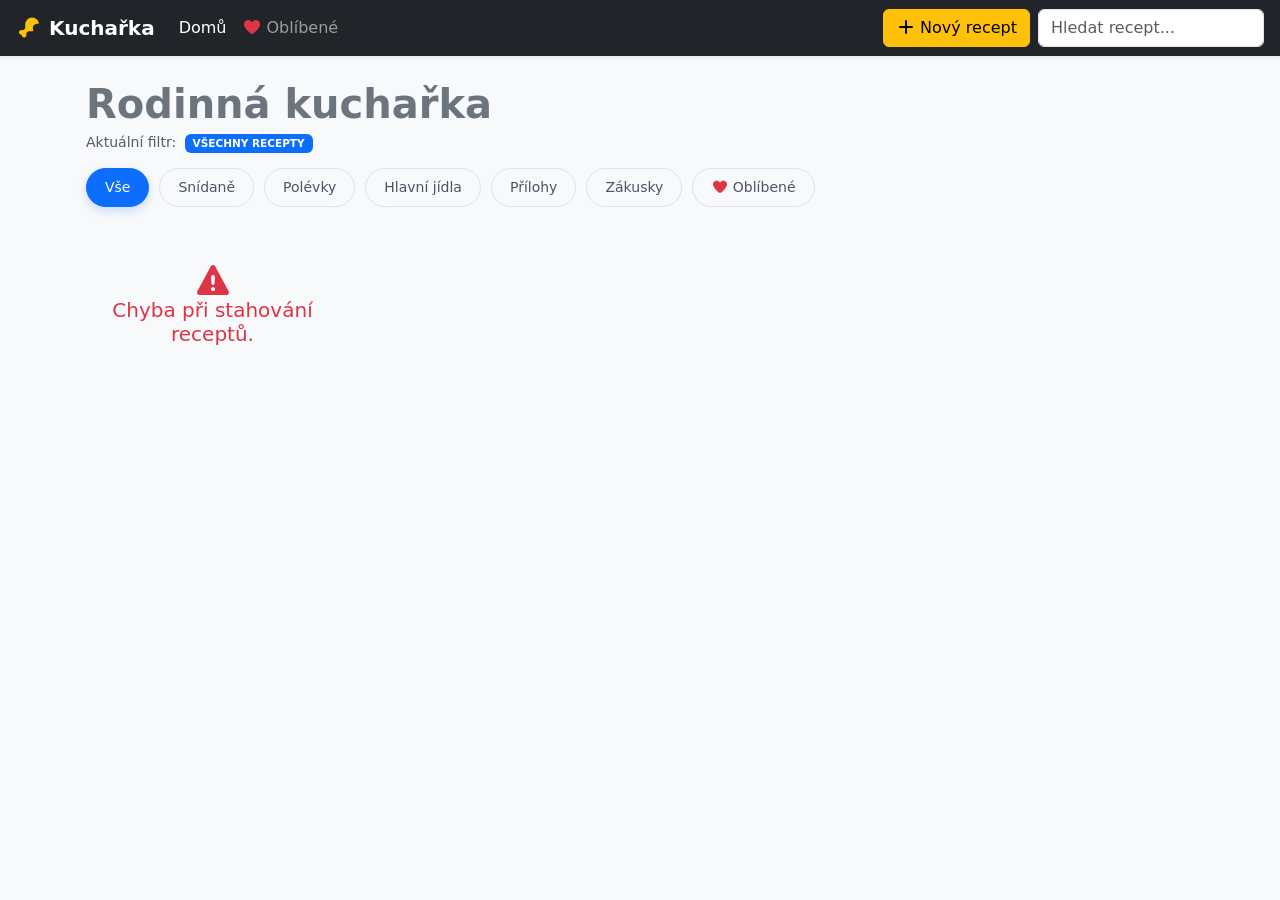
==== commit 53d7e32d: "10.2 commit - verze 1.1" ====
--- a/index.html
+++ b/index.html
@@ -1,245 +1,187 @@
-<!DOCTYPE html>
-<html lang="cs">
-
-<head>
-    <meta charset="UTF-8">
-    <meta name="viewport" content="width=device-width, initial-scale=1.0">
-    <title>Rodinná Kuchařka</title>
-    
-    <!-- Google Fonts a Preconnect pro rodinná písma -->
-    <link rel="preconnect" href="https://fonts.googleapis.com">
-    <link rel="preconnect" href="https://fonts.gstatic.com" crossorigin>
-    <link href="https://fonts.googleapis.com/css2?family=Fredoka:wght@300..700&family=Quicksand:wght@300..700&display=swap" rel="stylesheet">
-    
-    <link rel="stylesheet" href="assets/bootstrap/css/bootstrap.min.css">
-    <link rel="stylesheet" href="assets/webfonts/all.min.css">
-    <link rel="stylesheet" href="style.css">
-</head>
-
-<body>
-
-    <nav class="navbar navbar-expand-lg navbar-custom sticky-top shadow-sm">
-        <div class="container-fluid px-3">
-            <span class="navbar-brand navbar-brand-gradient">
-                <i class="fa-solid fa-drumstick-bite me-2"></i>Rodinná Kuchařka 🍳
-            </span>
-
-            <!-- Ovládání velikosti písma pro mobil -->
-            <div class="d-flex gap-1 ms-auto d-lg-none align-items-center">
-                <div class="font-controller-container me-1" id="fontControllerMobile">
-                    <button class="font-btn" onclick="changeFontSize('sm')" id="btnFontSmMobile" title="Malé písmo">A-</button>
-                    <button class="font-btn active" onclick="changeFontSize('md')" id="btnFontMdMobile" title="Střední písmo">A</button>
-                    <button class="font-btn" onclick="changeFontSize('lg')" id="btnFontLgMobile" title="Velké písmo">A+</button>
-                </div>
-                <button id="clearPrintBtnMobile" class="btn btn-glass-secondary btn-sm d-none" onclick="clearPrintQueue()" title="Vyčistit tiskovou frontu">
-                    <i class="fa-solid fa-trash-can text-danger"></i>
-                </button>
-                <a href="print.html" id="printNavBtnMobile" class="btn btn-glass-secondary btn-sm d-none">
-                    <i class="fa-solid fa-print text-warning"></i>
-                </a>
-                <button class="btn btn-gradient btn-sm" data-bs-toggle="modal" data-bs-target="#addRecipeModal">
-                    <i class="fa-solid fa-plus"></i>
-                </button>
-            </div>
-
-            <button class="navbar-toggler border-0 ms-2" type="button" data-bs-toggle="collapse"
-                data-bs-target="#navbarSupportedContent" aria-controls="navbarSupportedContent" aria-expanded="false"
-                aria-label="Toggle navigation">
-                <span class="navbar-toggler-icon"></span>
-            </button>
-
-            <div class="collapse navbar-collapse" id="navbarSupportedContent">
-                <ul class="navbar-nav me-auto mb-3 mb-lg-0 pt-2 pt-lg-0">
-                    <li class="nav-item">
-                        <a class="nav-link active fw-bold text-primary" aria-current="page" href="index.html">🏠 Domů</a>
-                    </li>
-                    <li class="nav-item">
-                        <a id="favoritesLink" class="nav-link fw-bold" href="#">
-                            <i class="fa-solid fa-heart text-danger me-1"></i>Oblíbené ❤️
-                        </a>
-                    </li>
-                </ul>
-
-                <div class="d-flex gap-2 align-items-center">
-                    <!-- Ovládání velikosti písma pro počítač -->
-                    <div class="font-controller-container me-2" id="fontController">
-                        <button class="font-btn" onclick="changeFontSize('sm')" id="btnFontSm" title="Malé písmo">A-</button>
-                        <button class="font-btn active" onclick="changeFontSize('md')" id="btnFontMd" title="Střední písmo">A</button>
-                        <button class="font-btn" onclick="changeFontSize('lg')" id="btnFontLg" title="Velké písmo">A+</button>
-                    </div>
-                    
-                    <button id="clearPrintBtn" class="btn btn-glass-secondary btn-sm d-none" onclick="clearPrintQueue()">
-                        <i class="fa-solid fa-trash-can me-1 text-danger"></i> Vyčistit frontu
-                    </button>
-                    <a href="print.html" id="printNavBtn" class="btn btn-glass-secondary btn-sm d-none">
-                        <i class="fa-solid fa-print me-1 text-warning"></i> Tisková fronta (0)
-                    </a>
-                    <button class="btn btn-gradient d-none d-lg-block" data-bs-toggle="modal"
-                        data-bs-target="#addRecipeModal">
-                        <i class="fa-solid fa-plus me-1"></i>Nový recept
-                    </button>
-                    <form class="d-flex m-0" role="search" onsubmit="return false;">
-                        <input id="searchInput" class="form-control form-control-custom" type="search" placeholder="Hledat recept...">
-                    </form>
-                </div>
-            </div>
-        </div>
-    </nav>
-
-    <div class="container mt-4 px-3">
-        <h1 class="display-5 fw-bold mb-1">Rodinná kuchařka 🍳</h1>
-        <p class="text-secondary small mb-0">
-            Aktuální filtr: <span id="currentCategory" class="badge bg-light text-dark border text-uppercase px-2 py-1 ms-1 fw-bold">Všechny recepty</span>
-        </p>
-    </div>
-
-    <div class="container px-3">
-        <div class="filter-scroll-container">
-            <div class="filter-badge active active-category" data-category="all">🍳 Vše</div>
-            <div class="filter-badge" data-category="Snídaně">🥞 Snídaně</div>
-            <div class="filter-badge" data-category="Polévky">🍜 Polévky</div>
-            <div class="filter-badge" data-category="Hlavní jídla">🍗 Hlavní jídla</div>
-            <div class="filter-badge" data-category="Přílohy">🥔 Přílohy</div>
-            <div class="filter-badge" data-category="Zákusky">🍰 Zákusky</div>
-            <div class="filter-badge" id="mobileFavoritesBtn" data-category="favorites">❤️ Oblíbené</div>
-        </div>
-    </div>
-
-    <div class="container my-3 px-2">
-        <div id="recipesContainer" class="row g-3 row-cols-2 row-cols-md-3 row-cols-lg-4">
-            <!-- Výchozí animované skeletony před načtením dat -->
-            <div class="col">
-                <div class="skeleton-card">
-                    <div class="skeleton-img"></div>
-                    <div class="skeleton-body">
-                        <div class="skeleton-line" style="width: 45%; height: 14px;"></div>
-                        <div class="skeleton-line" style="width: 80%; height: 20px;"></div>
-                        <div class="skeleton-line" style="width: 100%; height: 35px; margin-top: auto;"></div>
-                    </div>
-                </div>
-            </div>
-            <div class="col">
-                <div class="skeleton-card">
-                    <div class="skeleton-img"></div>
-                    <div class="skeleton-body">
-                        <div class="skeleton-line" style="width: 35%; height: 14px;"></div>
-                        <div class="skeleton-line" style="width: 70%; height: 20px;"></div>
-                        <div class="skeleton-line" style="width: 100%; height: 35px; margin-top: auto;"></div>
-                    </div>
-                </div>
-            </div>
-            <div class="col">
-                <div class="skeleton-card">
-                    <div class="skeleton-img"></div>
-                    <div class="skeleton-body">
-                        <div class="skeleton-line" style="width: 50%; height: 14px;"></div>
-                        <div class="skeleton-line" style="width: 85%; height: 20px;"></div>
-                        <div class="skeleton-line" style="width: 100%; height: 35px; margin-top: auto;"></div>
-                    </div>
-                </div>
-            </div>
-            <div class="col">
-                <div class="skeleton-card">
-                    <div class="skeleton-img"></div>
-                    <div class="skeleton-body">
-                        <div class="skeleton-line" style="width: 40%; height: 14px;"></div>
-                        <div class="skeleton-line" style="width: 75%; height: 20px;"></div>
-                        <div class="skeleton-line" style="width: 100%; height: 35px; margin-top: auto;"></div>
-                    </div>
-                </div>
-            </div>
-        </div>
-    </div>
-
-    <!-- MODÁL: PŘIDÁNÍ RECEPTU -->
-    <div class="modal fade" id="addRecipeModal" tabindex="-1" aria-labelledby="addRecipeModalLabel" aria-hidden="true">
-        <div class="modal-dialog modal-dialog-centered">
-            <div class="modal-content modal-content-custom">
-                <div class="modal-header modal-header-custom">
-                    <h5 class="modal-title fw-bold" id="addRecipeModalLabel">✍️ Přidat nový recept</h5>
-                    <button type="button" class="btn-close" data-bs-dismiss="modal" aria-label="Close"></button>
-                </div>
-                <form id="addRecipeForm">
-                    <div class="modal-body p-4">
-                        <div class="mb-3">
-                            <label for="recipeTitle" class="form-label-custom">Název receptu</label>
-                            <input type="text" class="form-control form-control-custom" id="recipeTitle" required
-                                placeholder="Např. Babiččin štrúdl" maxlength="50">
-                        </div>
-                        <div class="mb-3">
-                            <label for="recipeCategory" class="form-label-custom">Kategorie</label>
-                            <select class="form-select form-control-custom" id="recipeCategory" required>
-                                <option value="Snídaně">🥞 Snídaně</option>
-                                <option value="Polévky">🍜 Polévky</option>
-                                <option value="Hlavní jídla" selected>🍗 Hlavní jídla</option>
-                                <option value="Přílohy">🥔 Přílohy</option>
-                                <option value="Zákusky">🍰 Zákusky</option>
-                            </select>
-                        </div>
-                        <div class="mb-3">
-                            <label for="recipeImage" class="form-label-custom">Odkaz na obrázek (URL)</label>
-                            <input type="url" class="form-control form-control-custom" id="recipeImage" required
-                                placeholder="https://domena.cz/obrazek.jpg">
-                        </div>
-                        <div class="mb-3">
-                            <label for="recipeIngredients" class="form-label-custom">Ingredience (odděluj středníkem `;` než to uložíš)</label>
-                            <textarea class="form-control form-control-custom" id="recipeIngredients" rows="2" required
-                                placeholder="mouka 500g; 2 vejce; mléko 1l"></textarea>
-                        </div>
-                        <div class="mb-3">
-                            <label for="recipeInstructions" class="form-label-custom">Postup přípravy (odděluj středníkem `;` pro jednotlivé kroky)</label>
-                            <textarea class="form-control form-control-custom" id="recipeInstructions" rows="3" required
-                                placeholder="Smíchej suroviny; Upeč v troubě na 180°C"></textarea>
-                        </div>
-                        
-                        <div class="pin-input-container">
-                            <label for="recipePin" class="form-label-custom text-danger d-flex align-items-center gap-2">
-                                🔒 Rodinný PIN kód pro zápis
-                            </label>
-                            <input type="password" class="form-control form-control-custom text-center fw-bold fs-4 mt-1" id="recipePin" required
-                                placeholder="••••" inputmode="numeric" pattern="[0-9]*" maxlength="4" autocomplete="off">
-                        </div>
-                    </div>
-                    <div class="modal-footer modal-footer-custom d-flex justify-content-end gap-2">
-                        <button type="button" class="btn btn-glass-secondary" data-bs-dismiss="modal">Zrušit</button>
-                        <button type="submit" id="submitBtn" class="btn btn-gradient">
-                            <span id="btnText">Uložit do kuchařky</span>
-                        </button>
-                    </div>
-                </form>
-            </div>
-        </div>
-    </div>
-
-    <!-- MODÁL: SMAZÁNÍ RECEPTU -->
-    <div class="modal fade" id="deletePinModal" tabindex="-1" aria-labelledby="deletePinModalLabel" aria-hidden="true">
-        <div class="modal-dialog modal-sm modal-dialog-centered">
-            <div class="modal-content modal-content-custom">
-                <div class="modal-header modal-header-custom bg-danger-subtle text-danger">
-                    <h6 class="modal-title fw-bold" id="deletePinModalLabel">
-                        🗑️ Opravdu smazat recept?
-                    </h6>
-                    <button type="button" class="btn-close" data-bs-dismiss="modal" aria-label="Close"></button>
-                </div>
-                <form id="deleteRecipeForm">
-                    <div class="modal-body text-center p-4">
-                        <p class="text-secondary small mb-3">Tato akce se nedá vrátit zpět. Napište rodinný PIN kód:</p>
-                        <div class="pin-input-container">
-                            <input type="password" class="form-control form-control-custom text-center fw-bold fs-4" id="deletePinInput" required
-                                placeholder="••••" inputmode="numeric" pattern="[0-9]*" maxlength="4" autocomplete="off">
-                        </div>
-                    </div>
-                    <div class="modal-footer modal-footer-custom d-flex justify-content-between">
-                        <button type="button" class="btn btn-glass-secondary btn-sm" data-bs-dismiss="modal">Zrušit</button>
-                        <button type="submit" id="deleteSubmitBtn" class="btn btn-danger btn-sm px-4 fw-bold rounded-pill">Smazat</button>
-                    </div>
-                </form>
-            </div>
-        </div>
-    </div>
-
-    <script src="assets/bootstrap/js/bootstrap.bundle.min.js"></script>
-    <script src="script.js"></script>
-</body>
-
+<!DOCTYPE html>
+<html lang="cs">
+
+<head>
+    <meta charset="UTF-8">
+    <meta name="viewport" content="width=device-width, initial-scale=1.0">
+    <title>Rodinná kuchařka</title>
+    <link rel="stylesheet" href="assets/bootstrap/css/bootstrap.min.css">
+    <link rel="stylesheet" href="assets/webfonts/all.min.css">
+    <link rel="stylesheet" href="style.css">
+</head>
+
+<body class="bg-light">
+
+    <nav class="navbar navbar-expand-lg bg-dark navbar-dark sticky-top shadow-sm">
+        <div class="container-fluid px-3">
+            <span class="navbar-brand fw-bold">
+                <i class="fa-solid fa-drumstick-bite text-warning me-2"></i>Kuchařka
+            </span>
+
+            <div class="d-flex gap-2 ms-auto d-lg-none align-items-center">
+                <button id="clearPrintBtnMobile" class="btn btn-outline-danger btn-sm d-none" onclick="clearPrintQueue()" title="Vyčistit tiskovou frontu">
+                    <i class="fa-solid fa-trash-can"></i>
+                </button>
+                <a href="print.html" id="printNavBtnMobile" class="btn btn-outline-warning btn-sm d-none">
+                    <i class="fa-solid fa-print"></i>
+                </a>
+                <button class="btn btn-warning btn-sm" data-bs-toggle="modal" data-bs-target="#addRecipeModal">
+                    <i class="fa-solid fa-plus"></i>
+                </button>
+            </div>
+
+            <button class="navbar-toggler border-0 ms-2" type="button" data-bs-toggle="collapse"
+                data-bs-target="#navbarSupportedContent" aria-controls="navbarSupportedContent" aria-expanded="false"
+                aria-label="Toggle navigation">
+                <span class="navbar-toggler-icon"></span>
+            </button>
+
+            <div class="collapse navbar-collapse" id="navbarSupportedContent">
+                <ul class="navbar-nav me-auto mb-3 mb-lg-0 pt-2 pt-lg-0">
+                    <li class="nav-item">
+                        <a class="nav-link active" aria-current="page" href="index.html">Domů</a>
+                    </li>
+                    <li class="nav-item">
+                        <a id="favoritesLink" class="nav-link" href="#">
+                            <i class="fa-solid fa-heart text-danger me-1"></i>Oblíbené
+                        </a>
+                    </li>
+                </ul>
+
+                <div class="d-flex gap-2 align-items-center">
+                    <button id="clearPrintBtn" class="btn btn-outline-danger btn-sm d-none" onclick="clearPrintQueue()">
+                        <i class="fa-solid fa-trash-can me-1"></i> Vyčistit frontu
+                    </button>
+                    <a href="print.html" id="printNavBtn" class="btn btn-outline-warning btn-sm d-none">
+                        <i class="fa-solid fa-print me-1"></i> Tisková fronta (0)
+                    </a>
+                    <button class="btn btn-warning d-none d-lg-block" data-bs-toggle="modal"
+                        data-bs-target="#addRecipeModal">
+                        <i class="fa-solid fa-plus me-1"></i>Nový recept
+                    </button>
+                    <form class="d-flex m-0" role="search" onsubmit="return false;">
+                        <input id="searchInput" class="form-control" type="search" placeholder="Hledat recept...">
+                    </form>
+                </div>
+            </div>
+        </div>
+    </nav>
+
+    <div class="container mt-4 px-3">
+        <h1 class="display-6 fw-bold text-secondary mb-1">Rodinná kuchařka</h1>
+        <p class="text-muted small mb-0">
+            Aktuální filtr: <span id="currentCategory" class="badge bg-primary text-uppercase px-2 py-1 ms-1">Všechny recepty</span>
+        </p>
+    </div>
+
+    <div class="container px-3">
+        <div class="filter-scroll-container">
+            <div class="filter-badge active active-category" data-category="all">Vše</div>
+            <div class="filter-badge" data-category="Snídaně">Snídaně</div>
+            <div class="filter-badge" data-category="Polévky">Polévky</div>
+            <div class="filter-badge" data-category="Hlavní jídla">Hlavní jídla</div>
+            <div class="filter-badge" data-category="Přílohy">Přílohy</div>
+            <div class="filter-badge" data-category="Zákusky">Zákusky</div>
+            <div class="filter-badge" id="mobileFavoritesBtn" data-category="favorites">
+                <i class="fa-solid fa-heart text-danger me-1"></i>Oblíbené
+            </div>
+        </div>
+    </div>
+
+    <div class="container my-3 px-2">
+        <div id="recipesContainer" class="row g-2 g-md-3 row-cols-2 row-cols-md-3 row-cols-lg-4">
+            <div class="col-12 text-center my-5 w-100">
+                <div class="spinner-border text-primary" role="status"></div>
+                <p class="mt-2 text-muted">Načítám dobroty z Google Sheets...</p>
+            </div>
+        </div>
+    </div>
+
+    <div class="modal fade" id="addRecipeModal" tabindex="-1" aria-labelledby="addRecipeModalLabel" aria-hidden="true">
+        <div class="modal-dialog modal-dialog-centered">
+            <div class="modal-content border-0 shadow-lg" style="border-radius: 16px;">
+                <div class="modal-header bg-dark text-white" style="border-top-left-radius: 16px; border-top-right-radius: 16px;">
+                    <h5 class="modal-title fw-bold" id="addRecipeModalLabel">Přidat nový recept</h5>
+                    <button type="button" class="btn-close btn-close-white" data-bs-dismiss="modal" aria-label="Close"></button>
+                </div>
+                <form id="addRecipeForm">
+                    <div class="modal-body p-4">
+                        <div class="mb-3">
+                            <label for="recipeTitle" class="form-label small fw-bold text-secondary">Název receptu</label>
+                            <input type="text" class="form-control form-control-lg fs-6" id="recipeTitle" required
+                                placeholder="Např. Babiččin štrúdl" maxlength="50">
+                        </div>
+                        <div class="mb-3">
+                            <label for="recipeCategory" class="form-label small fw-bold text-secondary">Kategorie</label>
+                            <select class="form-select form-control-lg fs-6" id="recipeCategory" required>
+                                <option value="Snídaně">Snídaně</option>
+                                <option value="Polévky">Polévky</option>
+                                <option value="Hlavní jídla" selected>Hlavní jídla</option>
+                                <option value="Přílohy">Přílohy</option>
+                                <option value="Zákusky">Zákusky</option>
+                            </select>
+                        </div>
+                        <div class="mb-3">
+                            <label for="recipeImage" class="form-label small fw-bold text-secondary">Odkaz na obrázek (URL)</label>
+                            <input type="url" class="form-control fs-6" id="recipeImage" required
+                                placeholder="https://domena.cz/obrazek.jpg">
+                        </div>
+                        <div class="mb-3">
+                            <label for="recipeIngredients" class="form-label small fw-bold text-secondary">Ingredience (odděluj středníkem `;`)</label>
+                            <textarea class="form-control fs-6" id="recipeIngredients" rows="2" required
+                                placeholder="mouka 500g; 2 vejce; mléko 1l"></textarea>
+                        </div>
+                        <div class="mb-3">
+                            <label for="recipeInstructions" class="form-label small fw-bold text-secondary">Postup (odděluj středníkem `;`)</label>
+                            <textarea class="form-control fs-6" id="recipeInstructions" rows="3" required
+                                placeholder="Smíchej suroviny; Upeč v troubě na 180°C"></textarea>
+                        </div>
+                        
+                        <div class="mb-2 p-3 bg-light border rounded-3">
+                            <label for="recipePin" class="form-label small fw-bold text-danger">
+                                <i class="fa-solid fa-lock me-1"></i> Rodinný PIN kód pro zápis
+                            </label>
+                            <input type="password" class="form-control text-center fw-bold form-control-lg" id="recipePin" required
+                                placeholder="••••" inputmode="numeric" pattern="[0-9]*" maxlength="4" autocomplete="off">
+                        </div>
+                    </div>
+                    <div class="modal-footer bg-light p-3" style="border-bottom-left-radius: 16px; border-bottom-right-radius: 16px;">
+                        <button type="button" class="btn btn-outline-secondary px-3" data-bs-dismiss="modal">Zrušit</button>
+                        <button type="submit" id="submitBtn" class="btn btn-success px-4 fw-bold">
+                            <span id="btnText">Uložit do kuchařky</span>
+                        </button>
+                    </div>
+                </form>
+            </div>
+        </div>
+    </div>
+
+    <div class="modal fade" id="deletePinModal" tabindex="-1" aria-labelledby="deletePinModalLabel" aria-hidden="true">
+        <div class="modal-dialog modal-sm modal-dialog-centered">
+            <div class="modal-content border-0 shadow-lg" style="border-radius: 16px;">
+                <div class="modal-header bg-danger text-white p-3" style="border-top-left-radius: 16px; border-top-right-radius: 16px;">
+                    <h6 class="modal-title fw-bold" id="deletePinModalLabel">
+                        <i class="fa-solid fa-trash-can me-2"></i>Smazat recept?
+                    </h6>
+                    <button type="button" class="btn-close btn-close-white" data-bs-dismiss="modal" aria-label="Close"></button>
+                </div>
+                <form id="deleteRecipeForm">
+                    <div class="modal-body text-center p-3">
+                        <p class="text-muted small mb-3">Tato akce je nevratná. Zadejte rodinný PIN kód pro potvrzení:</p>
+                        <input type="password" class="form-control text-center fw-bold form-control-lg" id="deletePinInput" required
+                            placeholder="••••" inputmode="numeric" pattern="[0-9]*" maxlength="4" autocomplete="off">
+                    </div>
+                    <div class="modal-footer border-0 bg-light p-2 d-flex justify-content-between" style="border-bottom-left-radius: 16px; border-bottom-right-radius: 16px;">
+                        <button type="button" class="btn btn-sm btn-outline-secondary px-3" data-bs-dismiss="modal">Zrušit</button>
+                        <button type="submit" id="deleteSubmitBtn" class="btn btn-sm btn-danger px-3 fw-bold">Potvrdit</button>
+                    </div>
+                </form>
+            </div>
+        </div>
+    </div>
+
+    <script src="assets/bootstrap/js/bootstrap.bundle.min.js"></script>
+    <script src="script.js"></script>
+</body>
+
 </html>
--- a/style.css
+++ b/style.css
@@ -1,630 +1,183 @@
-/* --- RODINNÝ A PŘÍSTUPNÝ DESIGN (FAMILY FRIENDLY COOKBOOK) --- */
+/* --- GLOBÁLNÍ STYLY --- */
+body {
+    overflow-x: hidden;
+    -webkit-tap-highlight-color: transparent;
+}
 
-@import url('https://fonts.googleapis.com/css2?family=Fredoka:wght@300..700&family=Quicksand:wght@300..700&display=swap');
+/* --- KARTY RECEPTŮ (OBECNÉ/DESKTOP) --- */
+.card-img-top {
+    height: 140px;
+    object-fit: cover;
+}
 
-/* --- DYNAMICKÉ ZVĚTŠENÍ PÍSMA PRO BABIČKU --- */
-html {
-    font-size: 16px;
-    transition: font-size 0.2s ease;
+@media (min-width: 768px) {
+    .card-img-top {
+        height: 180px;
+    }
 }
-html.font-size-sm {
-    font-size: 13px !important;
+
+.card {
+    transition: transform 0.2s ease, box-shadow 0.2s ease;
+    border: none;
 }
-html.font-size-md {
+
+.card:active,
+.card:hover {
+    transform: translateY(-2px);
+    box-shadow: 0 5px 15px rgba(0, 0, 0, 0.1) !important;
+}
+
+.favorite-btn {
+    padding: 8px 12px;
+    font-size: 1.1rem;
+}
+
+.recipe-link {
+    font-size: 0.9rem;
+    padding: 8px 10px;
+}
+
+/* --- PŘEKYVNÁ TLAČÍTKA NA FOTCE (DESKTOP) --- */
+.delete-btn-overlay {
+    position: absolute;
+    top: 8px;
+    left: 8px;
+    z-index: 10;
+    opacity: 0.7;
+    transition: opacity 0.2s ease;
+}
+
+.print-btn-overlay {
+    position: absolute;
+    top: 8px;
+    right: 8px;
+    z-index: 10;
+    opacity: 0.7;
+    transition: opacity 0.2s ease;
+}
+
+.delete-btn-overlay:hover,
+.print-btn-overlay:hover {
+    opacity: 1;
+}
+
+/* --- MODÁLNÍ OKNO --- */
+.modal-body input,
+.modal-body select {
     font-size: 16px !important;
 }
-html.font-size-lg {
-    font-size: 20px !important;
-}
 
-:root {
-    /* Teplá rodinná kuchyňská paleta */
-    --bg-main: #fcf9f2;          /* Hřejivá smetanová */
-    --bg-card: #ffffff;          /* Čistě bílá pro karty */
-    --bg-nav: #fdfbf7;           /* Světlá krémová pro lištu */
-    --border-color: #ebdccb;     /* Jemná skořicová linka */
-    
-    --text-primary: #3d2314;     /* Teplá tmavě čokoládová pro nejlepší čitelnost */
-    --text-secondary: #7c5843;   /* Jemná skořicová pro podtitulky */
-    
-    --accent-primary: #f97316;   /* Hřejivá pomerančová */
-    --accent-hover: #ea580c;     /* Tmavo-oranžová skořice */
-    --accent-rgb: 249, 115, 22;
-    
-    --favorite-color: #ef4444;   /* Srdíčková červená */
-    --success-color: #16a34a;    /* Jarní zelená pro splněné kroky */
-    
-    --shadow-main: 0 10px 25px -5px rgba(124, 88, 67, 0.08);
-    --shadow-hover: 0 20px 35px -5px rgba(249, 115, 22, 0.15);
-    
-    --card-radius: 24px;
-    --btn-radius: 50px;
-}
-
-/* --- GLOBÁLNÍ STYLY --- */
-* {
-    box-sizing: border-box;
-}
-
-body {
-    background-color: var(--bg-main);
-    color: var(--text-primary);
-    font-family: 'Quicksand', sans-serif;
-    font-weight: 500;
-    overflow-x: hidden;
-    -webkit-tap-highlight-color: transparent;
-    line-height: 1.5;
-}
-
-h1, h2, h3, h4, h5, h6, .navbar-brand, .modal-title {
-    font-family: 'Fredoka', sans-serif;
-    font-weight: 600;
-    color: var(--text-primary);
-}
-
-/* --- OVLADAČ VELIKOSTI PÍSMA --- */
-.font-controller-container {
-    display: flex;
-    align-items: center;
-    background: #f1eae2;
-    border-radius: var(--btn-radius);
-    padding: 3px;
-    border: 1px solid var(--border-color);
-}
-
-.font-btn {
-    border: none;
-    background: transparent;
-    color: var(--text-secondary);
-    font-family: 'Fredoka', sans-serif;
-    font-weight: 700;
-    width: 34px;
-    height: 34px;
-    border-radius: 50%;
-    display: flex;
-    align-items: center;
-    justify-content: center;
-    cursor: pointer;
-    font-size: 0.95rem;
-    transition: all 0.2s ease;
-}
-
-.font-btn:hover {
-    color: var(--text-primary);
-    background: rgba(255, 255, 255, 0.5);
-}
-
-.font-btn.active {
-    background: var(--accent-primary) !important;
-    color: white !important;
-    box-shadow: 0 3px 8px rgba(var(--accent-rgb), 0.3);
-}
-
-/* --- NAVIGAČNÍ LIŠTA --- */
-.navbar-custom {
-    background-color: var(--bg-nav) !important;
-    border-bottom: 2px solid var(--border-color);
-    padding: 12px 0;
-    z-index: 1050;
-}
-
-.navbar-brand-gradient {
-    color: var(--accent-primary);
-    font-family: 'Fredoka', sans-serif;
-    font-weight: 700;
-    font-size: 1.6rem;
-    display: flex;
-    align-items: center;
-    gap: 8px;
-}
-
-.navbar-brand-gradient i {
-    color: var(--accent-primary);
-}
-
-/* --- PŘÁTELSKÁ TLAČÍTKA --- */
-.btn-gradient {
-    background: var(--accent-primary);
-    color: #ffffff !important;
-    border: none;
-    font-family: 'Fredoka', sans-serif;
-    font-weight: 600;
-    padding: 10px 24px;
-    border-radius: var(--btn-radius);
-    box-shadow: 0 4px 12px rgba(var(--accent-rgb), 0.2);
-    transition: all 0.25s ease;
-    font-size: 0.95rem;
-}
-
-.btn-gradient:hover {
-    background: var(--accent-hover);
-    transform: scale(1.03);
-    box-shadow: 0 6px 16px rgba(var(--accent-rgb), 0.3);
-}
-
-.btn-glass-secondary {
-    background: #f1eae2;
-    color: var(--text-primary) !important;
-    border: 2px solid var(--border-color);
-    font-family: 'Fredoka', sans-serif;
-    font-weight: 600;
-    padding: 8px 20px;
-    border-radius: var(--btn-radius);
-    transition: all 0.2s ease;
-    font-size: 0.9rem;
-}
-
-.btn-glass-secondary:hover {
-    background: #e7ded4;
-    border-color: var(--text-secondary);
-}
-
-/* --- FILTRAČNÍ LIŠTA (VEĽKÉ OBRÁZKOVÉ PILULKY) --- */
+/* --- MODERNÍ FILTRY (PC / TABLET) --- */
 .filter-scroll-container {
     display: flex;
-    gap: 12px;
-    flex-wrap: wrap;
-    padding: 20px 0;
+    gap: 10px;
+    flex-wrap: wrap; /* Na PC se filtry řadí hezky vedle sebe a zalamují se */
+    padding: 15px 0;
 }
 
 .filter-badge {
-    background: #ffffff;
-    color: var(--text-secondary);
-    border: 2px solid var(--border-color);
-    padding: 10px 22px;
-    border-radius: var(--btn-radius);
-    font-size: 1rem;
-    font-weight: 700;
-    font-family: 'Fredoka', sans-serif;
+    background: #f8f9fa;
+    color: #4b5563;
+    border: 1px solid #dee2e6;
+    padding: 8px 18px;
+    border-radius: 20px;
+    font-size: 14px;
+    font-weight: 500;
+    white-space: nowrap;
     cursor: pointer;
-    transition: all 0.2s ease;
+    transition: all 0.2s ease-in-out;
     user-select: none;
-    box-shadow: var(--shadow-main);
+    text-decoration: none;
+    display: inline-block;
 }
 
-.filter-badge:hover {
-    background: #faf6f0;
-    color: var(--text-primary);
-    transform: translateY(-2px);
+/* Aktivní stav pro vybraný filtr */
+.filter-badge.active-category, 
+.filter-badge.active {
+    background: #0d6efd !important;
+    color: #ffffff !important;
+    border-color: #0d6efd !important;
+    box-shadow: 0 4px 10px rgba(13, 110, 253, 0.2);
 }
 
-.filter-badge.active,
-.filter-badge.active-category {
-    background: var(--accent-primary) !important;
-    color: #ffffff !important;
-    border-color: var(--accent-primary) !important;
-    box-shadow: var(--shadow-hover);
-}
+/* --- MOBILNÍ ÚPRAVA (Do šířky 576px) --- */
+@media (max-width: 576px) {
 
-/* --- KARTY RECEPTŮ (ROZTOMILÝ A ČITELNÝ STYL) --- */
-.recipe-card {
-    background: var(--bg-card);
-    border: 2px solid var(--border-color) !important;
-    border-radius: var(--card-radius) !important;
-    overflow: hidden;
-    box-shadow: var(--shadow-main);
-    transition: transform 0.3s cubic-bezier(0.175, 0.885, 0.32, 1.275), box-shadow 0.3s ease, border-color 0.3s ease;
-    display: flex;
-    flex-direction: column;
-    height: 100%;
-}
-
-.recipe-card:hover {
-    transform: translateY(-6px) scale(1.01);
-    box-shadow: var(--shadow-hover);
-    border-color: var(--accent-primary) !important;
-}
-
-.img-wrapper {
-    aspect-ratio: 4/3;
-    overflow: hidden;
-    position: relative;
-    border-bottom: 2px solid var(--border-color);
-}
-
-.img-wrapper img {
-    height: 100%;
-    width: 100%;
-    object-fit: cover;
-    transition: transform 0.4s ease;
-}
-
-.recipe-card:hover .img-wrapper img {
-    transform: scale(1.05);
-}
-
-/* Elegantní skleněné overlaye v rozích obrázku pro rodinu - VELKÉ A ČITELNÉ */
-.delete-btn-overlay,
-.print-btn-overlay {
-    position: absolute;
-    top: 12px;
-    z-index: 10;
-    height: 40px;
-    border-radius: var(--btn-radius) !important;
-    border: 2px solid var(--border-color) !important;
-    background: #ffffff !important;
-    color: var(--text-primary) !important;
-    display: inline-flex;
-    align-items: center;
-    justify-content: center;
-    padding: 0 14px !important;
-    font-size: 0.85rem;
-    font-weight: 700;
-    font-family: 'Fredoka', sans-serif;
-    transition: all 0.2s ease;
-    box-shadow: 0 4px 8px rgba(0, 0, 0, 0.1);
-}
-
-.delete-btn-overlay {
-    left: 12px;
-}
-
-.print-btn-overlay {
-    right: 12px;
-}
-
-.delete-btn-overlay:hover {
-    background: #fee2e2 !important;
-    border-color: #fca5a5 !important;
-    color: #ef4444 !important;
-}
-
-.print-btn-overlay:hover {
-    background: #ffedd5 !important;
-    border-color: #fdba74 !important;
-    color: var(--accent-primary) !important;
-}
-
-.print-btn-overlay.btn-warning {
-    background: var(--accent-primary) !important;
-    border-color: var(--accent-primary) !important;
-    color: white !important;
-}
-
-/* Detail karty */
-.card-body-custom {
-    padding: 20px;
-    display: flex;
-    flex-direction: column;
-    justify-content: space-between;
-    flex-grow: 1;
-}
-
-.recipe-title {
-    font-size: 1.2rem;
-    font-weight: 600;
-    line-height: 1.3;
-    color: var(--text-primary);
-    margin-bottom: 12px;
-    display: -webkit-box;
-    -webkit-line-clamp: 2;
-    -webkit-box-orient: vertical;
-    overflow: hidden;
-    height: 2.6em;
-}
-
-.recipe-badge {
-    display: inline-block;
-    padding: 6px 12px;
-    font-size: 0.8rem;
-    font-weight: 700;
-    font-family: 'Fredoka', sans-serif;
-    border-radius: 10px;
-    background: #f1eae2;
-    color: var(--text-secondary);
-    border: 1px solid var(--border-color);
-    text-transform: uppercase;
-    letter-spacing: 0.5px;
-    margin-bottom: 12px;
-    width: fit-content;
-}
-
-.recipe-link-btn {
-    border: 2px solid var(--border-color);
-    background: #f1eae2;
-    color: var(--text-primary);
-    border-radius: var(--btn-radius);
-    font-weight: 700;
-    font-family: 'Fredoka', sans-serif;
-    font-size: 0.95rem;
-    padding: 10px 20px;
-    transition: all 0.2s ease;
-    text-decoration: none;
-    text-align: center;
-    box-shadow: 0 2px 4px rgba(0, 0, 0, 0.02);
-}
-.recipe-link-btn:hover {
-    background: var(--accent-primary);
-    color: white !important;
-    border-color: var(--accent-primary);
-    box-shadow: var(--shadow-hover);
-}
-
-.favorite-btn-card {
-    border: 2px solid var(--border-color);
-    background: #ffffff;
-    color: var(--text-secondary);
-    border-radius: var(--btn-radius);
-    width: 44px;
-    height: 44px;
-    display: flex;
-    align-items: center;
-    justify-content: center;
-    padding: 0;
-    transition: all 0.2s ease;
-    box-shadow: 0 2px 4px rgba(0, 0, 0, 0.02);
-}
-.favorite-btn-card:hover {
-    color: var(--favorite-color);
-    border-color: #fca5a5;
-    background: #fee2e2;
-}
-.favorite-btn-card.btn-danger {
-    background: var(--favorite-color) !important;
-    border-color: var(--favorite-color) !important;
-    color: #ffffff !important;
-    box-shadow: 0 4px 10px rgba(239, 68, 68, 0.2);
-}
-
-/* --- NAČÍTACÍ SKELETONY (ROZTOMILÝ STYL) --- */
-.skeleton-card {
-    background: var(--bg-card);
-    border: 2px solid var(--border-color);
-    border-radius: var(--card-radius);
-    overflow: hidden;
-    height: 100%;
-    min-height: 280px;
-    display: flex;
-    flex-direction: column;
-}
-
-.skeleton-img {
-    aspect-ratio: 4/3;
-    background: linear-gradient(90deg, #ebdccb 25%, #f1eae2 50%, #ebdccb 75%);
-    background-size: 200% 100%;
-    animation: loading-wave 1.5s infinite;
-}
-
-.skeleton-body {
-    padding: 20px;
-    flex-grow: 1;
-    display: flex;
-    flex-direction: column;
-    gap: 12px;
-}
-
-.skeleton-line {
-    background: linear-gradient(90deg, #ebdccb 25%, #f1eae2 50%, #ebdccb 75%);
-    background-size: 200% 100%;
-    animation: loading-wave 1.5s infinite;
-    border-radius: 6px;
-}
-
-@keyframes loading-wave {
-    0% { background-position: 200% 0; }
-    100% { background-position: -200% 0; }
-}
-
-/* --- MODÁLNÍ OKNA (ROZTOMILÁ & PŘEHLEDNÁ) --- */
-.modal-content-custom {
-    background-color: var(--bg-card) !important;
-    border: 3px solid var(--border-color) !important;
-    border-radius: 28px !important;
-    box-shadow: 0 20px 40px rgba(67, 20, 7, 0.12) !important;
-    color: var(--text-primary);
-}
-
-.modal-header-custom {
-    border-bottom: 2px solid var(--border-color) !important;
-    padding: 24px !important;
-}
-
-.modal-footer-custom {
-    border-top: 2px solid var(--border-color) !important;
-    background-color: #fdfbf7 !important;
-    padding: 20px 24px !important;
-    border-bottom-left-radius: 28px;
-    border-bottom-right-radius: 28px;
-}
-
-.form-control-custom {
-    background-color: #fcf9f2 !important;
-    border: 2px solid var(--border-color) !important;
-    color: var(--text-primary) !important;
-    border-radius: 16px !important;
-    padding: 12px 18px !important;
-    font-size: 1rem !important;
-    font-family: 'Quicksand', sans-serif;
-    font-weight: 600;
-    transition: all 0.2s ease !important;
-}
-
-.form-control-custom:focus {
-    background-color: #ffffff !important;
-    border-color: var(--accent-primary) !important;
-    box-shadow: 0 0 0 4px rgba(var(--accent-rgb), 0.15) !important;
-}
-
-.form-label-custom {
-    font-family: 'Fredoka', sans-serif;
-    font-weight: 600;
-    color: var(--text-secondary);
-    margin-bottom: 6px;
-    font-size: 0.9rem;
-    text-transform: uppercase;
-    letter-spacing: 0.5px;
-}
-
-.pin-input-container {
-    background: #fee2e2;
-    border: 2px dashed #fca5a5;
-    border-radius: 20px;
-    padding: 20px;
-}
-
-/* --- MOBILNÍ SPECIFIKA --- */
-@media (max-width: 576px) {
+    /* Posuvná lišta filtrů na mobilu (Airbnb styl) */
     .filter-scroll-container {
-        flex-wrap: nowrap;
-        overflow-x: auto;
-        padding: 12px 4px;
-        margin-right: -12px;
-        margin-left: -12px;
-        padding-left: 12px;
-        padding-right: 12px;
+        flex-wrap: nowrap; /* Zakáže zalamování pod sebe */
+        overflow-x: auto;  /* Aktivuje posun prstem do stran */
+        padding: 10px 4px;
+        margin-right: -15px; /* Roztažení lišty na okraje displeje */
+        margin-left: -15px;
+        padding-left: 15px;
+        padding-right: 15px;
         scroll-behavior: smooth;
         -webkit-overflow-scrolling: touch;
     }
     
+    /* Skrytí scrollbaru na mobilech */
     .filter-scroll-container::-webkit-scrollbar {
         display: none;
     }
 
-    .delete-btn-overlay,
-    .print-btn-overlay {
-        height: 36px;
-        padding: 0 10px !important;
-        font-size: 0.75rem;
-        top: 8px;
-    }
-    .delete-btn-overlay { left: 8px; }
-    .print-btn-overlay { right: 8px; }
-
-    .recipe-card {
-        border-radius: 20px !important;
+    /* Mřížka receptů pro mobil */
+    .recipe-grid {
+        grid-template-columns: 1fr;
+        gap: 16px;
+        padding: 8px;
     }
 
-    .recipe-title {
-        font-size: 1.05rem;
-        height: 2.6em;
-        margin-bottom: 8px;
+    /* Úprava mobilní karty receptu */
+    .recipe-card {
+        border-radius: 12px !important;
+        overflow: hidden;
+        border: 1px solid #e9ecef !important;
+        box-shadow: 0 4px 12px rgba(0, 0, 0, 0.05);
     }
 
-    .recipe-badge {
-        font-size: 0.75rem;
-        padding: 4px 8px;
-        margin-bottom: 8px;
+    /* Kulatá skleněná tlačítka na fotce v rozích pro mobily */
+    .delete-btn-overlay {
+        left: 8px !important;
+        top: 8px !important;
+    }
+    
+    .print-btn-overlay {
+        right: 8px !important;
+        top: 8px !important;
     }
 
-    .recipe-link-btn {
-        padding: 8px 14px;
-        font-size: 0.85rem;
+    .delete-btn-overlay, 
+    .print-btn-overlay {
+        position: absolute;
+        z-index: 5;
+        width: 34px;
+        height: 34px;
+        display: flex;
+        align-items: center;
+        justify-content: center;
+        border-radius: 50% !important;
+        border: none !important;
+        box-shadow: 0 2px 8px rgba(0,0,0,0.15) !important;
+        padding: 0 !important;
+        background: rgba(255, 255, 255, 0.9) !important;
+        backdrop-filter: blur(4px);
+        color: #333 !important;
     }
 
-    .favorite-btn-card {
-        width: 38px;
-        height: 38px;
+    .delete-btn-overlay:hover {
+        color: #dc3545 !important;
     }
-}
 
-/* --- DETAIL RECEPTU (recipe.html) --- */
-.hero-image-container {
-    position: relative;
-    border-radius: 28px;
-    overflow: hidden;
-    box-shadow: var(--shadow-main);
-    border: 2px solid var(--border-color);
-}
+    .print-btn-overlay:hover {
+        color: #0d6efd !important;
+    }
 
-.hero-image-blur {
-    position: absolute;
-    top: 0;
-    left: 0;
-    width: 100%;
-    height: 100%;
-    background-size: cover;
-    background-position: center;
-    filter: blur(20px) brightness(0.9);
-    transform: scale(1.1);
-    z-index: 1;
-}
-
-.hero-image-front {
-    position: relative;
-    z-index: 2;
-    max-height: 400px;
-    width: 100%;
-    object-fit: cover;
-}
-
-/* ZAŠKRTÁVÁNÍ INGREDIENCÍ PRO BABIČKU - VELKÉ A ČITELNÉ */
-.ingredient-checkbox {
-    cursor: pointer;
-    display: flex;
-    align-items: center;
-    padding: 14px 20px;
-    border-radius: 18px;
-    border: 2px solid var(--border-color);
-    background: #ffffff;
-    transition: all 0.2s ease;
-    user-select: none;
-    margin-bottom: 8px;
-    box-shadow: 0 2px 5px rgba(0,0,0,0.01);
-}
-
-.ingredient-checkbox:hover {
-    border-color: var(--accent-primary);
-    background: #faf6f0;
-}
-
-.ingredient-checkbox.checked {
-    text-decoration: line-through;
-    opacity: 0.55;
-    border-color: var(--border-color);
-    background: #f1eae2;
-}
-
-.ingredient-checkbox span {
-    font-size: 1.15rem; /* Zvětšeno pro snadnější čtení */
-    font-weight: 600;
-}
-
-.ingredient-checkbox .checkbox-icon {
-    font-size: 1.4rem; /* Obrovská ikonka čtverce */
-}
-
-/* POSTUPOVÉ KROKY */
-.direction-step-card {
-    background: #ffffff;
-    border: 2px solid var(--border-color);
-    border-radius: 20px;
-    padding: 20px;
-    margin-bottom: 16px;
-    position: relative;
-    display: flex;
-    gap: 20px;
-    box-shadow: var(--shadow-main);
-}
-
-.direction-step-num {
-    background: var(--accent-primary);
-    color: white;
-    font-family: 'Fredoka', sans-serif;
-    font-weight: 700;
-    width: 38px;
-    height: 38px;
-    min-width: 38px;
-    border-radius: 50%;
-    display: flex;
-    align-items: center;
-    justify-content: center;
-    box-shadow: 0 4px 10px rgba(var(--accent-rgb), 0.2);
-    font-size: 1.1rem;
-}
-
-/* --- TISK (print.html) --- */
-.print-preview-body {
-    background-color: #ebdccb;
-    padding: 40px 0;
-    display: flex;
-    flex-direction: column;
-    align-items: center;
-    min-height: 100vh;
-}
-
-.print-preview-container {
-    box-shadow: 0 20px 40px rgba(67, 20, 7, 0.15);
-    border-radius: 12px;
-    overflow: hidden;
-    margin-bottom: 40px;
+    /* Hlavní akční tlačítko pro palec */
+    .recipe-card .btn-primary-action {
+        padding: 12px;
+        font-size: 16px;
+        font-weight: 600;
+        border-radius: 12px;
+    }
 }
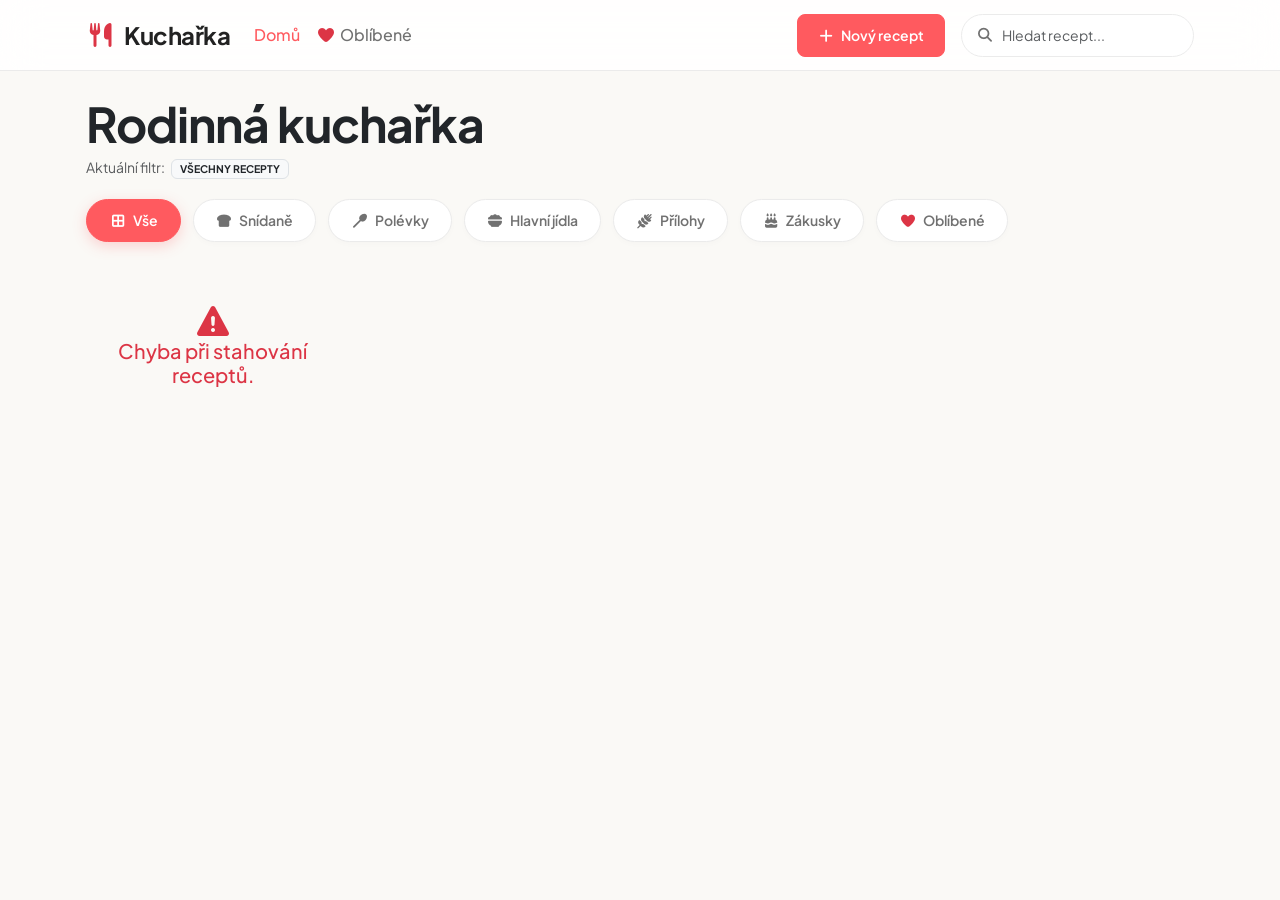
==== commit 89fb2ec9: "11 . commit - verze 1.2 - vizualni upgrade -  Antigravity" ====
--- a/index.html
+++ b/index.html
@@ -1,187 +1,228 @@
-<!DOCTYPE html>
-<html lang="cs">
-
-<head>
-    <meta charset="UTF-8">
-    <meta name="viewport" content="width=device-width, initial-scale=1.0">
-    <title>Rodinná kuchařka</title>
-    <link rel="stylesheet" href="assets/bootstrap/css/bootstrap.min.css">
-    <link rel="stylesheet" href="assets/webfonts/all.min.css">
-    <link rel="stylesheet" href="style.css">
-</head>
-
-<body class="bg-light">
-
-    <nav class="navbar navbar-expand-lg bg-dark navbar-dark sticky-top shadow-sm">
-        <div class="container-fluid px-3">
-            <span class="navbar-brand fw-bold">
-                <i class="fa-solid fa-drumstick-bite text-warning me-2"></i>Kuchařka
-            </span>
-
-            <div class="d-flex gap-2 ms-auto d-lg-none align-items-center">
-                <button id="clearPrintBtnMobile" class="btn btn-outline-danger btn-sm d-none" onclick="clearPrintQueue()" title="Vyčistit tiskovou frontu">
-                    <i class="fa-solid fa-trash-can"></i>
-                </button>
-                <a href="print.html" id="printNavBtnMobile" class="btn btn-outline-warning btn-sm d-none">
-                    <i class="fa-solid fa-print"></i>
-                </a>
-                <button class="btn btn-warning btn-sm" data-bs-toggle="modal" data-bs-target="#addRecipeModal">
-                    <i class="fa-solid fa-plus"></i>
-                </button>
-            </div>
-
-            <button class="navbar-toggler border-0 ms-2" type="button" data-bs-toggle="collapse"
-                data-bs-target="#navbarSupportedContent" aria-controls="navbarSupportedContent" aria-expanded="false"
-                aria-label="Toggle navigation">
-                <span class="navbar-toggler-icon"></span>
-            </button>
-
-            <div class="collapse navbar-collapse" id="navbarSupportedContent">
-                <ul class="navbar-nav me-auto mb-3 mb-lg-0 pt-2 pt-lg-0">
-                    <li class="nav-item">
-                        <a class="nav-link active" aria-current="page" href="index.html">Domů</a>
-                    </li>
-                    <li class="nav-item">
-                        <a id="favoritesLink" class="nav-link" href="#">
-                            <i class="fa-solid fa-heart text-danger me-1"></i>Oblíbené
-                        </a>
-                    </li>
-                </ul>
-
-                <div class="d-flex gap-2 align-items-center">
-                    <button id="clearPrintBtn" class="btn btn-outline-danger btn-sm d-none" onclick="clearPrintQueue()">
-                        <i class="fa-solid fa-trash-can me-1"></i> Vyčistit frontu
-                    </button>
-                    <a href="print.html" id="printNavBtn" class="btn btn-outline-warning btn-sm d-none">
-                        <i class="fa-solid fa-print me-1"></i> Tisková fronta (0)
-                    </a>
-                    <button class="btn btn-warning d-none d-lg-block" data-bs-toggle="modal"
-                        data-bs-target="#addRecipeModal">
-                        <i class="fa-solid fa-plus me-1"></i>Nový recept
-                    </button>
-                    <form class="d-flex m-0" role="search" onsubmit="return false;">
-                        <input id="searchInput" class="form-control" type="search" placeholder="Hledat recept...">
-                    </form>
-                </div>
-            </div>
-        </div>
-    </nav>
-
-    <div class="container mt-4 px-3">
-        <h1 class="display-6 fw-bold text-secondary mb-1">Rodinná kuchařka</h1>
-        <p class="text-muted small mb-0">
-            Aktuální filtr: <span id="currentCategory" class="badge bg-primary text-uppercase px-2 py-1 ms-1">Všechny recepty</span>
-        </p>
-    </div>
-
-    <div class="container px-3">
-        <div class="filter-scroll-container">
-            <div class="filter-badge active active-category" data-category="all">Vše</div>
-            <div class="filter-badge" data-category="Snídaně">Snídaně</div>
-            <div class="filter-badge" data-category="Polévky">Polévky</div>
-            <div class="filter-badge" data-category="Hlavní jídla">Hlavní jídla</div>
-            <div class="filter-badge" data-category="Přílohy">Přílohy</div>
-            <div class="filter-badge" data-category="Zákusky">Zákusky</div>
-            <div class="filter-badge" id="mobileFavoritesBtn" data-category="favorites">
-                <i class="fa-solid fa-heart text-danger me-1"></i>Oblíbené
-            </div>
-        </div>
-    </div>
-
-    <div class="container my-3 px-2">
-        <div id="recipesContainer" class="row g-2 g-md-3 row-cols-2 row-cols-md-3 row-cols-lg-4">
-            <div class="col-12 text-center my-5 w-100">
-                <div class="spinner-border text-primary" role="status"></div>
-                <p class="mt-2 text-muted">Načítám dobroty z Google Sheets...</p>
-            </div>
-        </div>
-    </div>
-
-    <div class="modal fade" id="addRecipeModal" tabindex="-1" aria-labelledby="addRecipeModalLabel" aria-hidden="true">
-        <div class="modal-dialog modal-dialog-centered">
-            <div class="modal-content border-0 shadow-lg" style="border-radius: 16px;">
-                <div class="modal-header bg-dark text-white" style="border-top-left-radius: 16px; border-top-right-radius: 16px;">
-                    <h5 class="modal-title fw-bold" id="addRecipeModalLabel">Přidat nový recept</h5>
-                    <button type="button" class="btn-close btn-close-white" data-bs-dismiss="modal" aria-label="Close"></button>
-                </div>
-                <form id="addRecipeForm">
-                    <div class="modal-body p-4">
-                        <div class="mb-3">
-                            <label for="recipeTitle" class="form-label small fw-bold text-secondary">Název receptu</label>
-                            <input type="text" class="form-control form-control-lg fs-6" id="recipeTitle" required
-                                placeholder="Např. Babiččin štrúdl" maxlength="50">
-                        </div>
-                        <div class="mb-3">
-                            <label for="recipeCategory" class="form-label small fw-bold text-secondary">Kategorie</label>
-                            <select class="form-select form-control-lg fs-6" id="recipeCategory" required>
-                                <option value="Snídaně">Snídaně</option>
-                                <option value="Polévky">Polévky</option>
-                                <option value="Hlavní jídla" selected>Hlavní jídla</option>
-                                <option value="Přílohy">Přílohy</option>
-                                <option value="Zákusky">Zákusky</option>
-                            </select>
-                        </div>
-                        <div class="mb-3">
-                            <label for="recipeImage" class="form-label small fw-bold text-secondary">Odkaz na obrázek (URL)</label>
-                            <input type="url" class="form-control fs-6" id="recipeImage" required
-                                placeholder="https://domena.cz/obrazek.jpg">
-                        </div>
-                        <div class="mb-3">
-                            <label for="recipeIngredients" class="form-label small fw-bold text-secondary">Ingredience (odděluj středníkem `;`)</label>
-                            <textarea class="form-control fs-6" id="recipeIngredients" rows="2" required
-                                placeholder="mouka 500g; 2 vejce; mléko 1l"></textarea>
-                        </div>
-                        <div class="mb-3">
-                            <label for="recipeInstructions" class="form-label small fw-bold text-secondary">Postup (odděluj středníkem `;`)</label>
-                            <textarea class="form-control fs-6" id="recipeInstructions" rows="3" required
-                                placeholder="Smíchej suroviny; Upeč v troubě na 180°C"></textarea>
-                        </div>
-                        
-                        <div class="mb-2 p-3 bg-light border rounded-3">
-                            <label for="recipePin" class="form-label small fw-bold text-danger">
-                                <i class="fa-solid fa-lock me-1"></i> Rodinný PIN kód pro zápis
-                            </label>
-                            <input type="password" class="form-control text-center fw-bold form-control-lg" id="recipePin" required
-                                placeholder="••••" inputmode="numeric" pattern="[0-9]*" maxlength="4" autocomplete="off">
-                        </div>
-                    </div>
-                    <div class="modal-footer bg-light p-3" style="border-bottom-left-radius: 16px; border-bottom-right-radius: 16px;">
-                        <button type="button" class="btn btn-outline-secondary px-3" data-bs-dismiss="modal">Zrušit</button>
-                        <button type="submit" id="submitBtn" class="btn btn-success px-4 fw-bold">
-                            <span id="btnText">Uložit do kuchařky</span>
-                        </button>
-                    </div>
-                </form>
-            </div>
-        </div>
-    </div>
-
-    <div class="modal fade" id="deletePinModal" tabindex="-1" aria-labelledby="deletePinModalLabel" aria-hidden="true">
-        <div class="modal-dialog modal-sm modal-dialog-centered">
-            <div class="modal-content border-0 shadow-lg" style="border-radius: 16px;">
-                <div class="modal-header bg-danger text-white p-3" style="border-top-left-radius: 16px; border-top-right-radius: 16px;">
-                    <h6 class="modal-title fw-bold" id="deletePinModalLabel">
-                        <i class="fa-solid fa-trash-can me-2"></i>Smazat recept?
-                    </h6>
-                    <button type="button" class="btn-close btn-close-white" data-bs-dismiss="modal" aria-label="Close"></button>
-                </div>
-                <form id="deleteRecipeForm">
-                    <div class="modal-body text-center p-3">
-                        <p class="text-muted small mb-3">Tato akce je nevratná. Zadejte rodinný PIN kód pro potvrzení:</p>
-                        <input type="password" class="form-control text-center fw-bold form-control-lg" id="deletePinInput" required
-                            placeholder="••••" inputmode="numeric" pattern="[0-9]*" maxlength="4" autocomplete="off">
-                    </div>
-                    <div class="modal-footer border-0 bg-light p-2 d-flex justify-content-between" style="border-bottom-left-radius: 16px; border-bottom-right-radius: 16px;">
-                        <button type="button" class="btn btn-sm btn-outline-secondary px-3" data-bs-dismiss="modal">Zrušit</button>
-                        <button type="submit" id="deleteSubmitBtn" class="btn btn-sm btn-danger px-3 fw-bold">Potvrdit</button>
-                    </div>
-                </form>
-            </div>
-        </div>
-    </div>
-
-    <script src="assets/bootstrap/js/bootstrap.bundle.min.js"></script>
-    <script src="script.js"></script>
-</body>
-
+<!DOCTYPE html>
+<html lang="cs">
+
+<head>
+    <meta charset="UTF-8">
+    <meta name="viewport" content="width=device-width, initial-scale=1.0">
+    <title>Rodinná kuchařka</title>
+    <link rel="stylesheet" href="assets/bootstrap/css/bootstrap.min.css">
+    <link rel="stylesheet" href="assets/webfonts/all.min.css">
+    <link rel="stylesheet" href="style.css">
+</head>
+
+<body>
+
+    <!-- NAV BAR FOR TABLET/DESKTOP -->
+    <nav class="navbar navbar-expand-lg sticky-top">
+        <div class="container px-3">
+            <span class="navbar-brand fw-bold fs-4 d-flex align-items-center">
+                <i class="fa-solid fa-utensils text-danger me-2"></i> Kuchařka
+            </span>
+
+            <div class="collapse navbar-collapse" id="navbarSupportedContent">
+                <ul class="navbar-nav me-auto mb-2 mb-lg-0">
+                    <li class="nav-item">
+                        <a class="nav-link active" aria-current="page" href="index.html">Domů</a>
+                    </li>
+                    <li class="nav-item">
+                        <a id="favoritesLink" class="nav-link d-flex align-items-center" href="#">
+                            <i class="fa-solid fa-heart text-danger me-1"></i> Oblíbené
+                        </a>
+                    </li>
+                </ul>
+
+                <div class="d-flex gap-3 align-items-center">
+                    <button id="clearPrintBtn" class="btn btn-outline-danger btn-sm d-none" onclick="clearPrintQueue()">
+                        <i class="fa-solid fa-trash-can me-1"></i> Vyčistit frontu
+                    </button>
+                    <a href="print.html" id="printNavBtn" class="btn btn-outline-warning btn-sm d-none fw-semibold">
+                        <i class="fa-solid fa-print me-1"></i> Tisková fronta (0)
+                    </a>
+                    <button class="btn btn-primary-action btn-sm" data-bs-toggle="modal"
+                        data-bs-target="#addRecipeModal">
+                        <i class="fa-solid fa-plus me-1"></i> Nový recept
+                    </button>
+                </div>
+            </div>
+
+            <!-- SEARCH BAR IN NAVBAR (Visible everywhere) -->
+            <div class="ms-auto ms-lg-3 search-container" style="min-width: 200px;">
+                <i class="fa-solid fa-magnifying-glass search-icon"></i>
+                <input id="searchInput" class="form-control" type="search" placeholder="Hledat recept...">
+            </div>
+        </div>
+    </nav>
+
+    <!-- HERO HEADER -->
+    <div class="container mt-4 px-3">
+        <h1 class="display-5 fw-bold text-dark mb-1" style="letter-spacing: -1px;">Rodinná kuchařka</h1>
+        <p class="text-muted small mb-0">
+            Aktuální filtr: <span id="currentCategory"
+                class="badge bg-light text-dark border px-2 py-1 ms-1 text-uppercase fw-bold">Všechny recepty</span>
+        </p>
+    </div>
+
+    <!-- HORIZONTAL FILTER BAR (Airbnb style scroll) -->
+    <div class="container px-3">
+        <div class="filter-scroll-container">
+            <div class="filter-badge active active-category" data-category="all">
+                <i class="fa-solid fa-border-all"></i> Vše
+            </div>
+            <div class="filter-badge" data-category="Snídaně">
+                <i class="fa-solid fa-bread-slice"></i> Snídaně
+            </div>
+            <div class="filter-badge" data-category="Polévky">
+                <i class="fa-solid fa-spoon"></i></i> Polévky
+            </div>
+            <div class="filter-badge" data-category="Hlavní jídla">
+                <i class="fa-solid fa-bowl-food"></i> Hlavní jídla
+            </div>
+            <div class="filter-badge" data-category="Přílohy">
+                <i class="fa-solid fa-wheat-awn"></i> Přílohy
+            </div>
+            <div class="filter-badge" data-category="Zákusky">
+                <i class="fa-solid fa-cake-candles"></i> Zákusky
+            </div>
+            <div class="filter-badge" id="mobileFavoritesBtn" data-category="favorites">
+                <i class="fa-solid fa-heart text-danger"></i> Oblíbené
+            </div>
+        </div>
+    </div>
+
+    <!-- RECIPES CONTAINER -->
+    <div class="container my-3 px-2">
+        <div id="recipesContainer" class="row g-3 row-cols-2 row-cols-md-3 row-cols-lg-4">
+            <div class="col-12 text-center my-5 w-100">
+                <div class="spinner-border text-danger" role="status"></div>
+                <p class="mt-2 text-muted">Načítám dobroty z Google Sheets...</p>
+            </div>
+        </div>
+    </div>
+
+    <!-- MOBILE BOTTOM NAVIGATION -->
+    <div class="mobile-bottom-nav">
+        <a href="index.html" class="mobile-bottom-nav-item active" id="mobileHomeNav">
+            <i class="fa-solid fa-house"></i>
+            <span>Domů</span>
+        </a>
+        <a href="#" id="mobileFavNav" class="mobile-bottom-nav-item">
+            <i class="fa-solid fa-heart"></i>
+            <span>Oblíbené</span>
+        </a>
+        <button class="mobile-bottom-nav-item mobile-fab-item" data-bs-toggle="modal" data-bs-target="#addRecipeModal">
+            <i class="fa-solid fa-plus"></i>
+        </button>
+        <a href="print.html" id="mobilePrintNav" class="mobile-bottom-nav-item position-relative">
+            <i class="fa-solid fa-print"></i>
+            <span>Tisk</span>
+            <span id="mobilePrintBadge" class="badge bg-danger rounded-circle position-absolute"
+                style="font-size: 8px; padding: 2px 4px; top: 2px; right: 8px; display: none;">0</span>
+        </a>
+        <button class="mobile-bottom-nav-item"
+            onclick="document.getElementById('searchInput').focus(); window.scrollTo({top: 0, behavior: 'smooth'});">
+            <i class="fa-solid fa-magnifying-glass"></i>
+            <span>Hledat</span>
+        </button>
+    </div>
+
+    <!-- MODAL: ADD RECIPE -->
+    <div class="modal fade" id="addRecipeModal" tabindex="-1" aria-labelledby="addRecipeModalLabel" aria-hidden="true">
+        <div class="modal-dialog modal-dialog-centered">
+            <div class="modal-content border-0 shadow-lg">
+                <div class="modal-header bg-white">
+                    <h5 class="modal-title fw-bold" id="addRecipeModalLabel">Přidat nový recept</h5>
+                    <button type="button" class="btn-close" data-bs-dismiss="modal" aria-label="Close"></button>
+                </div>
+                <form id="addRecipeForm">
+                    <div class="modal-body">
+                        <div class="mb-3">
+                            <label for="recipeTitle" class="form-label small fw-bold text-secondary">Název
+                                receptu</label>
+                            <input type="text" class="form-control" id="recipeTitle" required
+                                placeholder="Např. Babiččin štrúdl" maxlength="50">
+                        </div>
+                        <div class="mb-3">
+                            <label for="recipeCategory"
+                                class="form-label small fw-bold text-secondary">Kategorie</label>
+                            <select class="form-select" id="recipeCategory" required>
+                                <option value="Snídaně">Snídaně</option>
+                                <option value="Polévky">Polévky</option>
+                                <option value="Hlavní jídla" selected>Hlavní jídla</option>
+                                <option value="Přílohy">Přílohy</option>
+                                <option value="Zákusky">Zákusky</option>
+                            </select>
+                        </div>
+                        <div class="mb-3">
+                            <label for="recipeImage" class="form-label small fw-bold text-secondary">Odkaz na obrázek
+                                (URL)</label>
+                            <input type="url" class="form-control" id="recipeImage" required
+                                placeholder="https://domena.cz/obrazek.jpg">
+                        </div>
+                        <div class="mb-3">
+                            <label for="recipeIngredients" class="form-label small fw-bold text-secondary">Ingredience
+                                (odděluj středníkem `;`)</label>
+                            <textarea class="form-control" id="recipeIngredients" rows="2" required
+                                placeholder="mouka 500g; 2 vejce; mléko 1l"></textarea>
+                        </div>
+                        <div class="mb-3">
+                            <label for="recipeInstructions" class="form-label small fw-bold text-secondary">Postup
+                                (odděluj středníkem `;`)</label>
+                            <textarea class="form-control" id="recipeInstructions" rows="3" required
+                                placeholder="Smíchej suroviny; Upeč v troubě na 180°C"></textarea>
+                        </div>
+
+                        <div class="mb-2 p-3 bg-light border rounded-3">
+                            <label for="recipePin" class="form-label small fw-bold text-danger">
+                                <i class="fa-solid fa-lock me-1"></i> Rodinný PIN kód pro zápis
+                            </label>
+                            <input type="password" class="form-control text-center fw-bold form-control-lg"
+                                id="recipePin" required placeholder="••••" inputmode="numeric" pattern="[0-9]*"
+                                maxlength="4" autocomplete="off">
+                        </div>
+                    </div>
+                    <div class="modal-footer bg-light border-0">
+                        <button type="button" class="btn btn-outline-secondary px-3"
+                            data-bs-dismiss="modal">Zrušit</button>
+                        <button type="submit" id="submitBtn" class="btn btn-primary-action px-4">
+                            <span id="btnText">Uložit do kuchařky</span>
+                        </button>
+                    </div>
+                </form>
+            </div>
+        </div>
+    </div>
+
+    <!-- MODAL: DELETE CONFIRMATION -->
+    <div class="modal fade" id="deletePinModal" tabindex="-1" aria-labelledby="deletePinModalLabel" aria-hidden="true">
+        <div class="modal-dialog modal-sm modal-dialog-centered">
+            <div class="modal-content border-0 shadow-lg">
+                <div class="modal-header border-0 pb-0">
+                    <h6 class="modal-title fw-bold text-danger" id="deletePinModalLabel">
+                        <i class="fa-solid fa-triangle-exclamation me-2"></i>Smazat recept?
+                    </h6>
+                    <button type="button" class="btn-close" data-bs-dismiss="modal" aria-label="Close"></button>
+                </div>
+                <form id="deleteRecipeForm">
+                    <div class="modal-body text-center py-3">
+                        <p class="text-muted small mb-3">Tato akce je nevratná. Zadejte rodinný PIN kód pro potvrzení:
+                        </p>
+                        <input type="password" class="form-control text-center fw-bold form-control-lg"
+                            id="deletePinInput" required placeholder="••••" inputmode="numeric" pattern="[0-9]*"
+                            maxlength="4" autocomplete="off">
+                    </div>
+                    <div class="modal-footer border-0 pt-0 d-flex justify-content-between">
+                        <button type="button" class="btn btn-sm btn-outline-secondary px-3"
+                            data-bs-dismiss="modal">Zrušit</button>
+                        <button type="submit" id="deleteSubmitBtn"
+                            class="btn btn-sm btn-danger px-3 fw-bold">Potvrdit</button>
+                    </div>
+                </form>
+            </div>
+        </div>
+    </div>
+
+    <script src="assets/bootstrap/js/bootstrap.bundle.min.js"></script>
+    <script src="script.js"></script>
+</body>
+
 </html>
--- a/style.css
+++ b/style.css
@@ -1,114 +1,292 @@
-/* --- GLOBÁLNÍ STYLY --- */
+@import url('https://fonts.googleapis.com/css2?family=Plus+Jakarta+Sans:wght@300;400;500;600;700;800&display=swap');
+
+/* --- CUSTOM DESIGN SYSTEM VARIABLES --- */
+:root {
+    --primary: #FF5A5F;       /* Warm Coral Red */
+    --primary-hover: #E0484D;
+    --primary-light: #FFECEE;
+    --secondary: #00A699;     /* Soft Culinary Teal */
+    --accent: #FFB000;        /* Honey Amber */
+    --bg-color: #FAF9F6;      /* Off-white soft cream */
+    --card-bg: #FFFFFF;
+    --text-main: #222222;
+    --text-muted: #717171;
+    --border-color: #EBEBEB;
+    --shadow-soft: 0 4px 18px rgba(0, 0, 0, 0.04);
+    --shadow-hover: 0 12px 30px rgba(0, 0, 0, 0.08);
+    --radius-sm: 8px;
+    --radius-md: 16px;
+    --radius-lg: 24px;
+    --font-main: 'Plus Jakarta Sans', -apple-system, BlinkMacSystemFont, sans-serif;
+}
+
+/* --- GLOBAL STYLES --- */
 body {
+    background-color: var(--bg-color);
+    font-family: var(--font-main);
+    color: var(--text-main);
     overflow-x: hidden;
     -webkit-tap-highlight-color: transparent;
 }
 
-/* --- KARTY RECEPTŮ (OBECNÉ/DESKTOP) --- */
-.card-img-top {
-    height: 140px;
-    object-fit: cover;
-}
-
-@media (min-width: 768px) {
-    .card-img-top {
-        height: 180px;
-    }
-}
-
-.card {
-    transition: transform 0.2s ease, box-shadow 0.2s ease;
-    border: none;
-}
-
-.card:active,
-.card:hover {
-    transform: translateY(-2px);
-    box-shadow: 0 5px 15px rgba(0, 0, 0, 0.1) !important;
-}
-
-.favorite-btn {
-    padding: 8px 12px;
-    font-size: 1.1rem;
-}
-
-.recipe-link {
-    font-size: 0.9rem;
-    padding: 8px 10px;
-}
-
-/* --- PŘEKYVNÁ TLAČÍTKA NA FOTCE (DESKTOP) --- */
+/* Smooth Scrolling */
+html {
+    scroll-behavior: smooth;
+}
+
+/* --- NAVIGATION BAR --- */
+.navbar {
+    background: rgba(255, 255, 255, 0.85) !important;
+    backdrop-filter: blur(20px);
+    -webkit-backdrop-filter: blur(20px);
+    border-bottom: 1px solid var(--border-color);
+    padding: 12px 0;
+}
+
+.navbar-brand {
+    color: var(--text-main) !important;
+    letter-spacing: -0.5px;
+}
+
+.nav-link {
+    color: var(--text-muted) !important;
+    font-weight: 500;
+    transition: color 0.2s ease;
+}
+
+.nav-link:hover, .nav-link.active {
+    color: var(--primary) !important;
+}
+
+/* Search bar styling */
+.search-container {
+    position: relative;
+}
+
+.search-container input {
+    border-radius: var(--radius-lg);
+    border: 1px solid var(--border-color);
+    padding-left: 40px;
+    font-size: 14px;
+    transition: all 0.2s ease;
+}
+
+.search-container input:focus {
+    border-color: var(--primary);
+    box-shadow: 0 0 0 4px var(--primary-light);
+}
+
+.search-icon {
+    position: absolute;
+    left: 15px;
+    top: 50%;
+    transform: translateY(-50%);
+    color: var(--text-muted);
+    font-size: 14px;
+    pointer-events: none;
+}
+
+/* --- RECEPTY KARTY --- */
+.recipe-card {
+    border-radius: var(--radius-md) !important;
+    border: 1px solid var(--border-color) !important;
+    background: var(--card-bg);
+    transition: all 0.3s cubic-bezier(0.16, 1, 0.3, 1);
+    height: 100%;
+}
+
+.recipe-card:hover {
+    transform: translateY(-4px);
+    box-shadow: var(--shadow-hover) !important;
+}
+
+.img-wrapper {
+    position: relative;
+    border-top-left-radius: var(--radius-md);
+    border-top-right-radius: var(--radius-md);
+    overflow: hidden;
+}
+
+.recipe-card img {
+    transition: transform 0.6s cubic-bezier(0.16, 1, 0.3, 1);
+}
+
+.recipe-card:hover img {
+    transform: scale(1.06);
+}
+
+/* Overlay Buttons on Images */
+.delete-btn-overlay, .print-btn-overlay {
+    position: absolute;
+    z-index: 10;
+    width: 36px;
+    height: 36px;
+    display: flex;
+    align-items: center;
+    justify-content: center;
+    border-radius: 50% !important;
+    border: 1px solid rgba(255, 255, 255, 0.3) !important;
+    box-shadow: 0 4px 12px rgba(0, 0, 0, 0.12) !important;
+    background: rgba(255, 255, 255, 0.9) !important;
+    backdrop-filter: blur(8px);
+    -webkit-backdrop-filter: blur(8px);
+    transition: all 0.2s ease;
+    padding: 0 !important;
+}
+
 .delete-btn-overlay {
-    position: absolute;
-    top: 8px;
-    left: 8px;
-    z-index: 10;
-    opacity: 0.7;
-    transition: opacity 0.2s ease;
+    top: 10px;
+    left: 10px;
+    color: var(--text-muted) !important;
+}
+
+.delete-btn-overlay:hover {
+    color: #dc3545 !important;
+    background: #ffffff !important;
+    transform: scale(1.1);
 }
 
 .print-btn-overlay {
-    position: absolute;
-    top: 8px;
-    right: 8px;
-    z-index: 10;
-    opacity: 0.7;
-    transition: opacity 0.2s ease;
-}
-
-.delete-btn-overlay:hover,
+    top: 10px;
+    right: 10px;
+    color: var(--text-muted) !important;
+}
+
 .print-btn-overlay:hover {
-    opacity: 1;
-}
-
-/* --- MODÁLNÍ OKNO --- */
-.modal-body input,
-.modal-body select {
-    font-size: 16px !important;
-}
-
-/* --- MODERNÍ FILTRY (PC / TABLET) --- */
+    color: var(--secondary) !important;
+    background: #ffffff !important;
+    transform: scale(1.1);
+}
+
+.print-btn-overlay.btn-warning {
+    background: var(--accent) !important;
+    color: white !important;
+    border-color: var(--accent) !important;
+}
+
+/* --- FILTRY CATEGORIES (AIRBNB STYLE) --- */
 .filter-scroll-container {
     display: flex;
-    gap: 10px;
-    flex-wrap: wrap; /* Na PC se filtry řadí hezky vedle sebe a zalamují se */
-    padding: 15px 0;
+    gap: 12px;
+    flex-wrap: wrap;
+    padding: 20px 0;
 }
 
 .filter-badge {
-    background: #f8f9fa;
-    color: #4b5563;
-    border: 1px solid #dee2e6;
-    padding: 8px 18px;
-    border-radius: 20px;
+    background: #FFFFFF;
+    color: var(--text-muted);
+    border: 1px solid var(--border-color);
+    padding: 10px 22px;
+    border-radius: var(--radius-lg);
     font-size: 14px;
-    font-weight: 500;
+    font-weight: 600;
     white-space: nowrap;
     cursor: pointer;
-    transition: all 0.2s ease-in-out;
+    transition: all 0.2s cubic-bezier(0.16, 1, 0.3, 1);
     user-select: none;
     text-decoration: none;
-    display: inline-block;
-}
-
-/* Aktivní stav pro vybraný filtr */
+    display: inline-flex;
+    align-items: center;
+    gap: 6px;
+    box-shadow: 0 2px 6px rgba(0, 0, 0, 0.02);
+}
+
+.filter-badge:hover {
+    border-color: var(--text-muted);
+    color: var(--text-main);
+}
+
 .filter-badge.active-category, 
 .filter-badge.active {
-    background: #0d6efd !important;
+    background: var(--primary) !important;
     color: #ffffff !important;
-    border-color: #0d6efd !important;
-    box-shadow: 0 4px 10px rgba(13, 110, 253, 0.2);
-}
-
-/* --- MOBILNÍ ÚPRAVA (Do šířky 576px) --- */
-@media (max-width: 576px) {
-
-    /* Posuvná lišta filtrů na mobilu (Airbnb styl) */
+    border-color: var(--primary) !important;
+    box-shadow: 0 4px 14px rgba(255, 90, 95, 0.25) !important;
+}
+
+/* --- MOBILE BOTTOM NAVIGATION --- */
+.mobile-bottom-nav {
+    display: none;
+}
+
+@media (max-width: 768px) {
+    body {
+        padding-bottom: 80px; /* Space for the bottom bar */
+    }
+
+    .mobile-bottom-nav {
+        display: flex;
+        position: fixed;
+        bottom: 0;
+        left: 0;
+        right: 0;
+        height: 65px;
+        background: rgba(255, 255, 255, 0.95);
+        backdrop-filter: blur(10px);
+        -webkit-backdrop-filter: blur(10px);
+        border-top: 1px solid var(--border-color);
+        z-index: 1000;
+        justify-content: space-around;
+        align-items: center;
+        padding: 5px 10px;
+        box-shadow: 0 -4px 20px rgba(0, 0, 0, 0.05);
+    }
+
+    .mobile-bottom-nav-item {
+        display: flex;
+        flex-direction: column;
+        align-items: center;
+        text-decoration: none;
+        color: var(--text-muted);
+        font-size: 11px;
+        font-weight: 500;
+        background: none;
+        border: none;
+        padding: 5px;
+        transition: color 0.2s ease;
+        position: relative;
+    }
+
+    .mobile-bottom-nav-item i {
+        font-size: 20px;
+        margin-bottom: 3px;
+    }
+
+    .mobile-bottom-nav-item.active {
+        color: var(--primary);
+    }
+
+    /* Floating center action button on mobile nav */
+    .mobile-fab-item {
+        width: 48px;
+        height: 48px;
+        background: var(--primary);
+        color: white !important;
+        border-radius: 50%;
+        display: flex;
+        align-items: center;
+        justify-content: center;
+        box-shadow: 0 4px 12px rgba(255, 90, 95, 0.3);
+        margin-top: -20px;
+        border: 4px solid var(--bg-color);
+        transition: transform 0.2s ease;
+    }
+
+    .mobile-fab-item i {
+        font-size: 18px;
+        margin-bottom: 0;
+    }
+
+    .mobile-fab-item:active {
+        transform: scale(0.95);
+    }
+
+    /* Horizontal categories scroll for mobile */
     .filter-scroll-container {
-        flex-wrap: nowrap; /* Zakáže zalamování pod sebe */
-        overflow-x: auto;  /* Aktivuje posun prstem do stran */
-        padding: 10px 4px;
-        margin-right: -15px; /* Roztažení lišty na okraje displeje */
+        flex-wrap: nowrap;
+        overflow-x: auto;
+        padding: 12px 4px;
+        margin-right: -15px;
         margin-left: -15px;
         padding-left: 15px;
         padding-right: 15px;
@@ -116,68 +294,92 @@
         -webkit-overflow-scrolling: touch;
     }
     
-    /* Skrytí scrollbaru na mobilech */
     .filter-scroll-container::-webkit-scrollbar {
         display: none;
     }
-
-    /* Mřížka receptů pro mobil */
-    .recipe-grid {
-        grid-template-columns: 1fr;
-        gap: 16px;
-        padding: 8px;
-    }
-
-    /* Úprava mobilní karty receptu */
-    .recipe-card {
-        border-radius: 12px !important;
-        overflow: hidden;
-        border: 1px solid #e9ecef !important;
-        box-shadow: 0 4px 12px rgba(0, 0, 0, 0.05);
-    }
-
-    /* Kulatá skleněná tlačítka na fotce v rozích pro mobily */
-    .delete-btn-overlay {
-        left: 8px !important;
-        top: 8px !important;
-    }
-    
-    .print-btn-overlay {
-        right: 8px !important;
-        top: 8px !important;
-    }
-
-    .delete-btn-overlay, 
-    .print-btn-overlay {
-        position: absolute;
-        z-index: 5;
-        width: 34px;
-        height: 34px;
-        display: flex;
-        align-items: center;
-        justify-content: center;
-        border-radius: 50% !important;
-        border: none !important;
-        box-shadow: 0 2px 8px rgba(0,0,0,0.15) !important;
-        padding: 0 !important;
-        background: rgba(255, 255, 255, 0.9) !important;
-        backdrop-filter: blur(4px);
-        color: #333 !important;
-    }
-
-    .delete-btn-overlay:hover {
-        color: #dc3545 !important;
-    }
-
-    .print-btn-overlay:hover {
-        color: #0d6efd !important;
-    }
-
-    /* Hlavní akční tlačítko pro palec */
-    .recipe-card .btn-primary-action {
-        padding: 12px;
-        font-size: 16px;
-        font-weight: 600;
-        border-radius: 12px;
-    }
+}
+
+/* --- MODALS --- */
+.modal-content {
+    border-radius: var(--radius-md) !important;
+    overflow: hidden;
+}
+
+.modal-header {
+    border-bottom: 1px solid var(--border-color);
+    padding: 20px 24px;
+}
+
+.modal-body {
+    padding: 24px;
+}
+
+.modal-footer {
+    border-top: 1px solid var(--border-color);
+    padding: 16px 24px;
+}
+
+.form-control, .form-select {
+    border-radius: var(--radius-sm);
+    border: 1px solid var(--border-color);
+    padding: 10px 14px;
+    font-size: 14px;
+    transition: all 0.2s ease;
+}
+
+.form-control:focus, .form-select:focus {
+    border-color: var(--primary);
+    box-shadow: 0 0 0 4px var(--primary-light);
+}
+
+.btn-primary-action {
+    background-color: var(--primary);
+    border-color: var(--primary);
+    color: white;
+    font-weight: 600;
+    border-radius: var(--radius-sm);
+    padding: 10px 20px;
+    transition: all 0.2s ease;
+}
+
+.btn-primary-action:hover, .btn-primary-action:active {
+    background-color: var(--primary-hover);
+    border-color: var(--primary-hover);
+}
+
+/* Detail page styling custom classes */
+.recipe-hero-img {
+    height: 320px;
+    object-fit: cover;
+    border-radius: var(--radius-md);
+    box-shadow: var(--shadow-soft);
+}
+
+.recipe-meta-badge {
+    position: absolute;
+    bottom: 15px;
+    left: 15px;
+    background: rgba(255, 255, 255, 0.95);
+    backdrop-filter: blur(4px);
+    -webkit-backdrop-filter: blur(4px);
+    color: var(--text-main);
+    padding: 6px 14px;
+    border-radius: var(--radius-lg);
+    font-weight: 600;
+    font-size: 12px;
+    box-shadow: 0 2px 8px rgba(0,0,0,0.05);
+}
+
+.step-card {
+    background: #ffffff;
+    border: 1px solid var(--border-color);
+    border-radius: var(--radius-sm);
+    padding: 16px;
+    margin-bottom: 12px;
+    transition: all 0.2s ease;
+}
+
+.step-card:hover {
+    border-color: var(--primary-light);
+    background: var(--bg-color);
 }
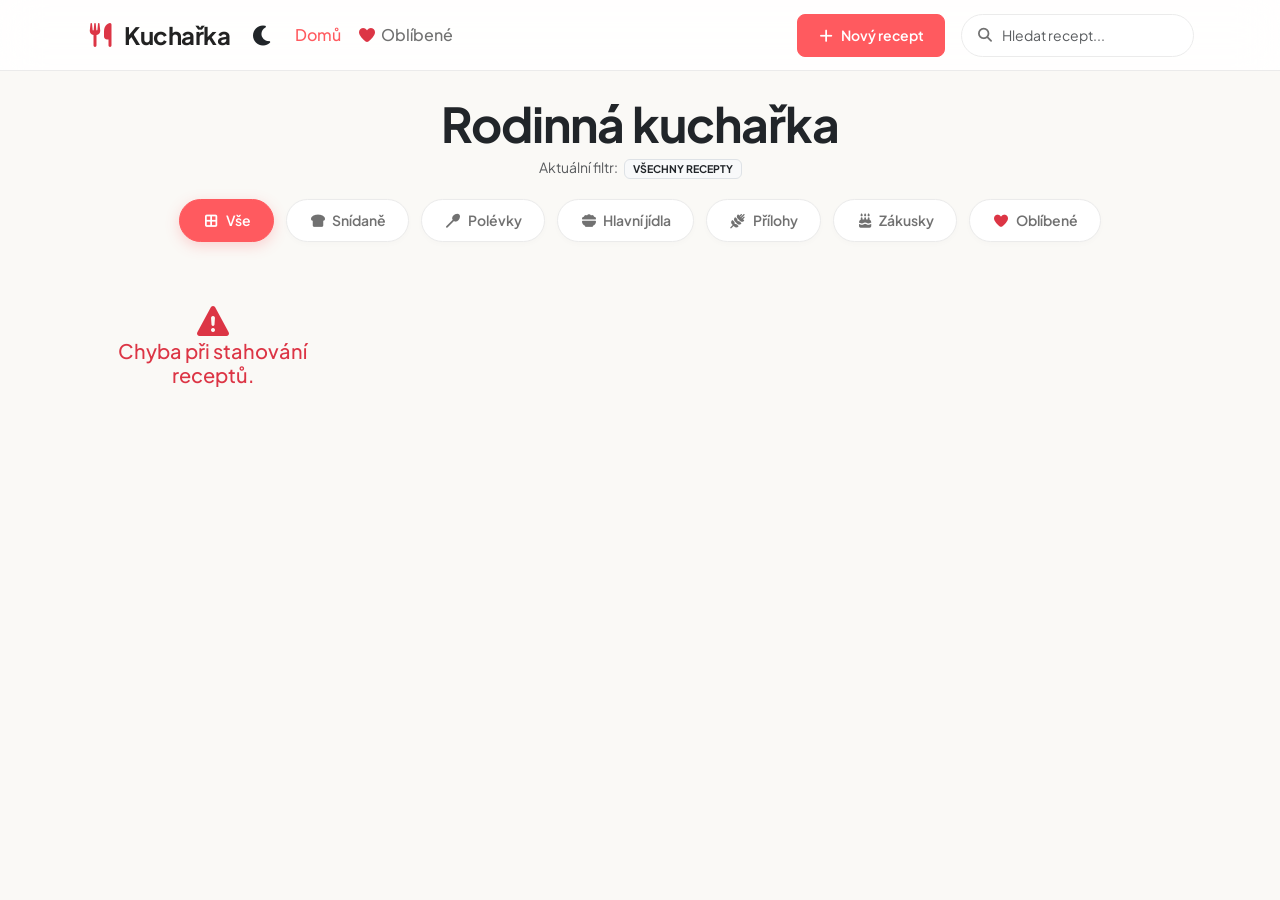
==== commit 41b59f9d: "14. commit - verze 1.5 - darkmode" ====
--- a/index.html
+++ b/index.html
@@ -11,6 +11,11 @@
 </head>
 
 <body>
+    <script>
+        if (localStorage.getItem("theme") === "dark") {
+            document.body.classList.add("dark-theme");
+        }
+    </script>
 
     <!-- NAV BAR FOR TABLET/DESKTOP -->
     <nav class="navbar navbar-expand-lg sticky-top">
@@ -18,6 +23,9 @@
             <span class="navbar-brand fw-bold fs-4 d-flex align-items-center">
                 <i class="fa-solid fa-utensils text-danger me-2"></i> Kuchařka
             </span>
+            <button id="themeToggleBtn" class="btn btn-link ms-auto me-2 theme-toggle-btn p-1" onclick="toggleTheme()" title="Přepnout tmavý režim" style="font-size: 20px; text-decoration: none; border: none; box-shadow: none;">
+                <i class="fa-solid fa-moon text-dark"></i>
+            </button>
 
             <div class="collapse navbar-collapse" id="navbarSupportedContent">
                 <ul class="navbar-nav me-auto mb-2 mb-lg-0">
@@ -54,7 +62,7 @@
     </nav>
 
     <!-- HERO HEADER -->
-    <div class="container mt-4 px-3">
+    <div class="container mt-4 px-3 text-center">
         <h1 class="display-5 fw-bold text-dark mb-1" style="letter-spacing: -1px;">Rodinná kuchařka</h1>
         <p class="text-muted small mb-0">
             Aktuální filtr: <span id="currentCategory"
@@ -155,7 +163,7 @@
                         <div class="mb-3">
                             <label for="recipeImage" class="form-label small fw-bold text-secondary">Odkaz na obrázek
                                 (URL)</label>
-                            <input type="url" class="form-control" id="recipeImage" required
+                            <input type="url" class="form-control" id="recipeImage" 
                                 placeholder="https://domena.cz/obrazek.jpg">
                         </div>
                         <div class="mb-3">
@@ -222,6 +230,27 @@
     </div>
 
     <script src="assets/bootstrap/js/bootstrap.bundle.min.js"></script>
+    <script>
+        function toggleTheme() {
+            const isDark = document.body.classList.toggle("dark-theme");
+            localStorage.setItem("theme", isDark ? "dark" : "light");
+            updateThemeIcon(isDark);
+        }
+        function updateThemeIcon(isDark) {
+            const icon = document.querySelector("#themeToggleBtn i");
+            if (icon) {
+                if (isDark) {
+                    icon.className = "fa-solid fa-sun text-warning";
+                } else {
+                    icon.className = "fa-solid fa-moon text-dark";
+                }
+            }
+        }
+        document.addEventListener("DOMContentLoaded", () => {
+            const isDark = document.body.classList.contains("dark-theme");
+            updateThemeIcon(isDark);
+        });
+    </script>
     <script src="script.js"></script>
 </body>
 
--- a/style.css
+++ b/style.css
@@ -170,6 +170,7 @@
     gap: 12px;
     flex-wrap: wrap;
     padding: 20px 0;
+    justify-content: center;
 }
 
 .filter-badge {
@@ -292,6 +293,7 @@
         padding-right: 15px;
         scroll-behavior: smooth;
         -webkit-overflow-scrolling: touch;
+        justify-content: flex-start;
     }
     
     .filter-scroll-container::-webkit-scrollbar {
@@ -382,4 +384,219 @@
 .step-card:hover {
     border-color: var(--primary-light);
     background: var(--bg-color);
+}
+
+/* --- GLOBAL TRANSITIONS FOR SMOOTH THEME SWITCHING --- */
+body {
+    transition: background-color 0.4s cubic-bezier(0.16, 1, 0.3, 1), color 0.3s ease;
+}
+.navbar, .mobile-bottom-nav, .recipe-card, .filter-badge, .form-control, .form-select, .modal-content, .step-card, .list-group-item {
+    transition: background-color 0.4s cubic-bezier(0.16, 1, 0.3, 1), border-color 0.3s ease, color 0.3s ease, box-shadow 0.3s ease;
+}
+
+/* --- PREMIUM DARK MODE STYLES (SLATE THEME) --- */
+body.dark-theme {
+    --bg-color: #0B0F19;       /* Deep Midnight Slate */
+    --card-bg: #151D30;        /* Rich Dark Slate Card */
+    --text-main: #F1F5F9;      /* Crisp Off-White */
+    --text-muted: #94A3B8;     /* Muted Slate Gray */
+    --border-color: #1E293B;   /* Slate Border */
+    --primary-light: rgba(255, 90, 95, 0.15);
+    --shadow-soft: 0 4px 20px rgba(0, 0, 0, 0.3);
+    --shadow-hover: 0 12px 35px rgba(0, 0, 0, 0.5);
+}
+
+body.dark-theme .navbar {
+    background: rgba(11, 15, 25, 0.75) !important;
+    backdrop-filter: blur(15px);
+    -webkit-backdrop-filter: blur(15px);
+    border-bottom: 1px solid rgba(255, 255, 255, 0.05);
+}
+
+body.dark-theme .navbar-brand {
+    color: #FFFFFF !important;
+}
+
+body.dark-theme .mobile-bottom-nav {
+    background: rgba(21, 29, 48, 0.85);
+    backdrop-filter: blur(15px);
+    -webkit-backdrop-filter: blur(15px);
+    border-top: 1px solid rgba(255, 255, 255, 0.05);
+    box-shadow: 0 -4px 25px rgba(0, 0, 0, 0.4);
+}
+
+body.dark-theme .mobile-bottom-nav-item {
+    color: #94A3B8;
+}
+
+body.dark-theme .mobile-fab-item {
+    border-color: var(--bg-color);
+    box-shadow: 0 4px 15px rgba(255, 90, 95, 0.4);
+}
+
+body.dark-theme .filter-badge {
+    background: #151D30;
+    color: #94A3B8;
+    border-color: #1E293B;
+    box-shadow: 0 2px 8px rgba(0, 0, 0, 0.15);
+}
+
+body.dark-theme .filter-badge:hover {
+    border-color: #475569;
+    color: #FFFFFF;
+}
+
+body.dark-theme .filter-badge.active-category,
+body.dark-theme .filter-badge.active {
+    background: var(--primary) !important;
+    color: #FFFFFF !important;
+    box-shadow: 0 4px 14px rgba(255, 90, 95, 0.4) !important;
+}
+
+body.dark-theme .recipe-card {
+    border: 1px solid rgba(255, 255, 255, 0.03) !important;
+    box-shadow: 0 4px 12px rgba(0, 0, 0, 0.2) !important;
+}
+
+body.dark-theme .recipe-card:hover {
+    border-color: rgba(255, 90, 95, 0.25) !important;
+}
+
+body.dark-theme .recipe-card .bg-light {
+    background-color: #1E293B !important;
+}
+
+/* Frosted glass overlay buttons on images */
+body.dark-theme .delete-btn-overlay,
+body.dark-theme .print-btn-overlay {
+    background: rgba(15, 23, 42, 0.75) !important;
+    border: 1px solid rgba(255, 255, 255, 0.1) !important;
+    color: #CBD5E1 !important;
+}
+
+body.dark-theme .delete-btn-overlay:hover {
+    background: #DC3545 !important;
+    color: #FFFFFF !important;
+    border-color: #DC3545 !important;
+}
+
+body.dark-theme .print-btn-overlay:hover {
+    background: var(--secondary) !important;
+    color: #FFFFFF !important;
+    border-color: var(--secondary) !important;
+}
+
+body.dark-theme .print-btn-overlay.btn-warning {
+    background: var(--accent) !important;
+    color: #FFFFFF !important;
+    border-color: var(--accent) !important;
+}
+
+body.dark-theme .modal-content {
+    background: #151D30;
+    color: #F1F5F9;
+    border: 1px solid rgba(255, 255, 255, 0.05);
+}
+
+body.dark-theme .modal-header,
+body.dark-theme .modal-footer {
+    border-color: #1E293B;
+    background: #151D30 !important;
+}
+
+body.dark-theme .modal-header .btn-close {
+    filter: invert(1) grayscale(1) brightness(2);
+}
+
+body.dark-theme .form-control,
+body.dark-theme .form-select {
+    background-color: #0B0F19;
+    border-color: #1E293B;
+    color: #F1F5F9;
+}
+
+body.dark-theme .form-control:focus,
+body.dark-theme .form-select:focus {
+    border-color: var(--primary);
+    box-shadow: 0 0 0 4px rgba(255, 90, 95, 0.25);
+}
+
+body.dark-theme .form-control::placeholder {
+    color: #475569;
+}
+
+body.dark-theme .bg-light {
+    background-color: #0B0F19 !important;
+}
+
+body.dark-theme .bg-white {
+    background-color: #151D30 !important;
+}
+
+body.dark-theme .text-muted {
+    color: #94A3B8 !important;
+}
+
+body.dark-theme .border {
+    border-color: #1E293B !important;
+}
+
+body.dark-theme .step-card {
+    background: #151D30;
+    border-color: #1E293B;
+}
+
+body.dark-theme .step-card:hover {
+    background: #101626;
+    border-color: rgba(255, 90, 95, 0.2);
+}
+
+body.dark-theme .list-group-item {
+    background-color: #151D30;
+    border-color: #1E293B !important;
+    color: #F1F5F9 !important;
+}
+
+body.dark-theme .list-group-item span {
+    color: #F1F5F9 !important;
+}
+
+body.dark-theme .recipe-hero-img {
+    box-shadow: 0 8px 24px rgba(0, 0, 0, 0.4);
+}
+
+body.dark-theme .recipe-meta-badge {
+    background: rgba(21, 29, 48, 0.9);
+    color: #FFFFFF;
+    border: 1px solid rgba(255, 255, 255, 0.05);
+}
+
+body.dark-theme .text-dark {
+    color: #FFFFFF !important;
+}
+
+body.dark-theme .text-secondary {
+    color: #94A3B8 !important;
+}
+
+body.dark-theme .theme-toggle-btn {
+    color: #FFFFFF !important;
+}
+
+body.dark-theme .theme-toggle-btn i {
+    color: #FFFFFF !important;
+}
+
+body.dark-theme .search-container input {
+    background-color: #151D30;
+    color: #F1F5F9;
+    border-color: #1E293B;
+}
+
+body.dark-theme .search-container input::placeholder {
+    color: #94A3B8;
+}
+
+body.dark-theme .search-icon {
+    color: #94A3B8;
 }
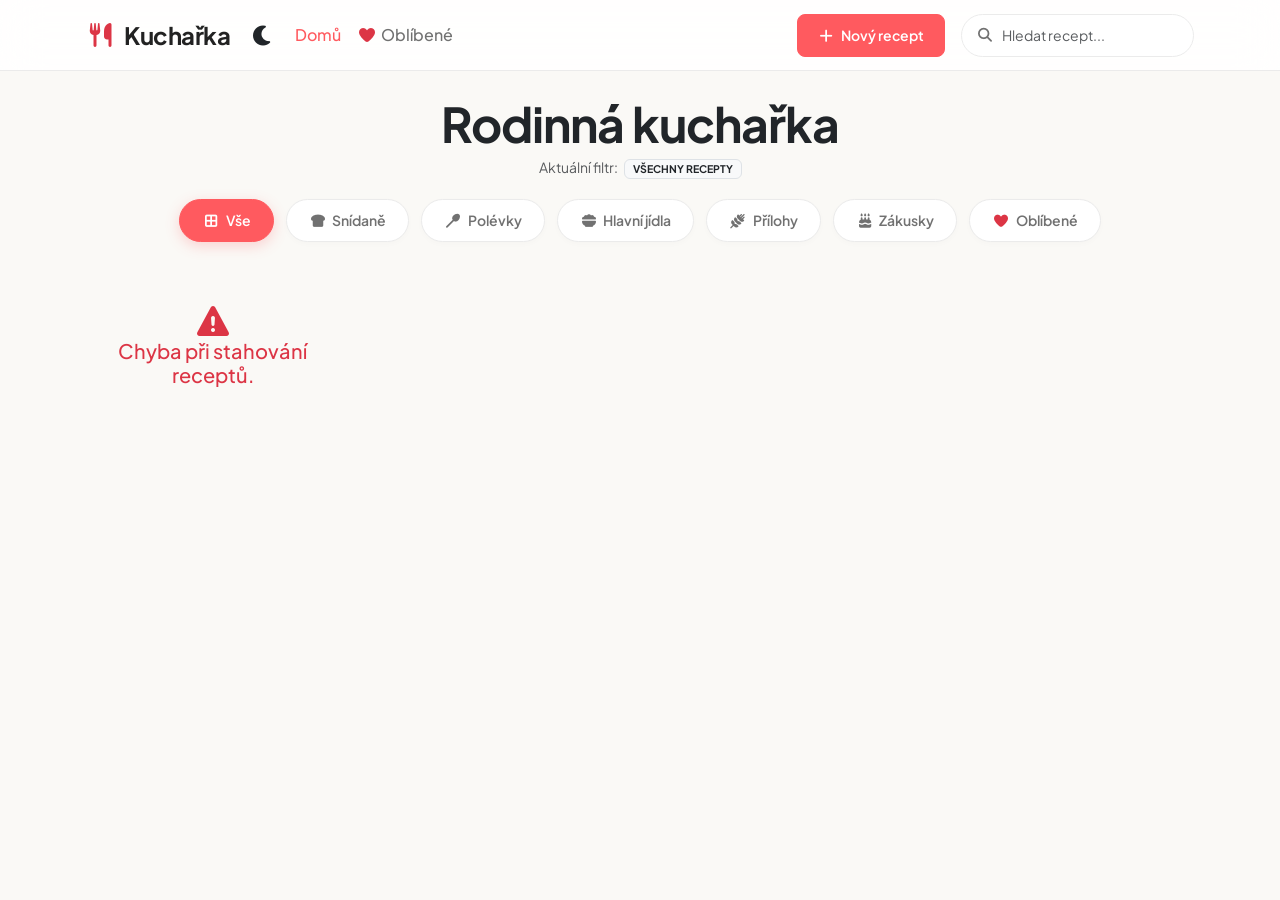
==== commit b3b4ce2a: "14.1 commit - nejde nacist darkmode po deploy" ====
--- a/index.html
+++ b/index.html
@@ -16,7 +16,7 @@
             document.body.classList.add("dark-theme");
         }
     </script>
-
+ 
     <!-- NAV BAR FOR TABLET/DESKTOP -->
     <nav class="navbar navbar-expand-lg sticky-top">
         <div class="container px-3">
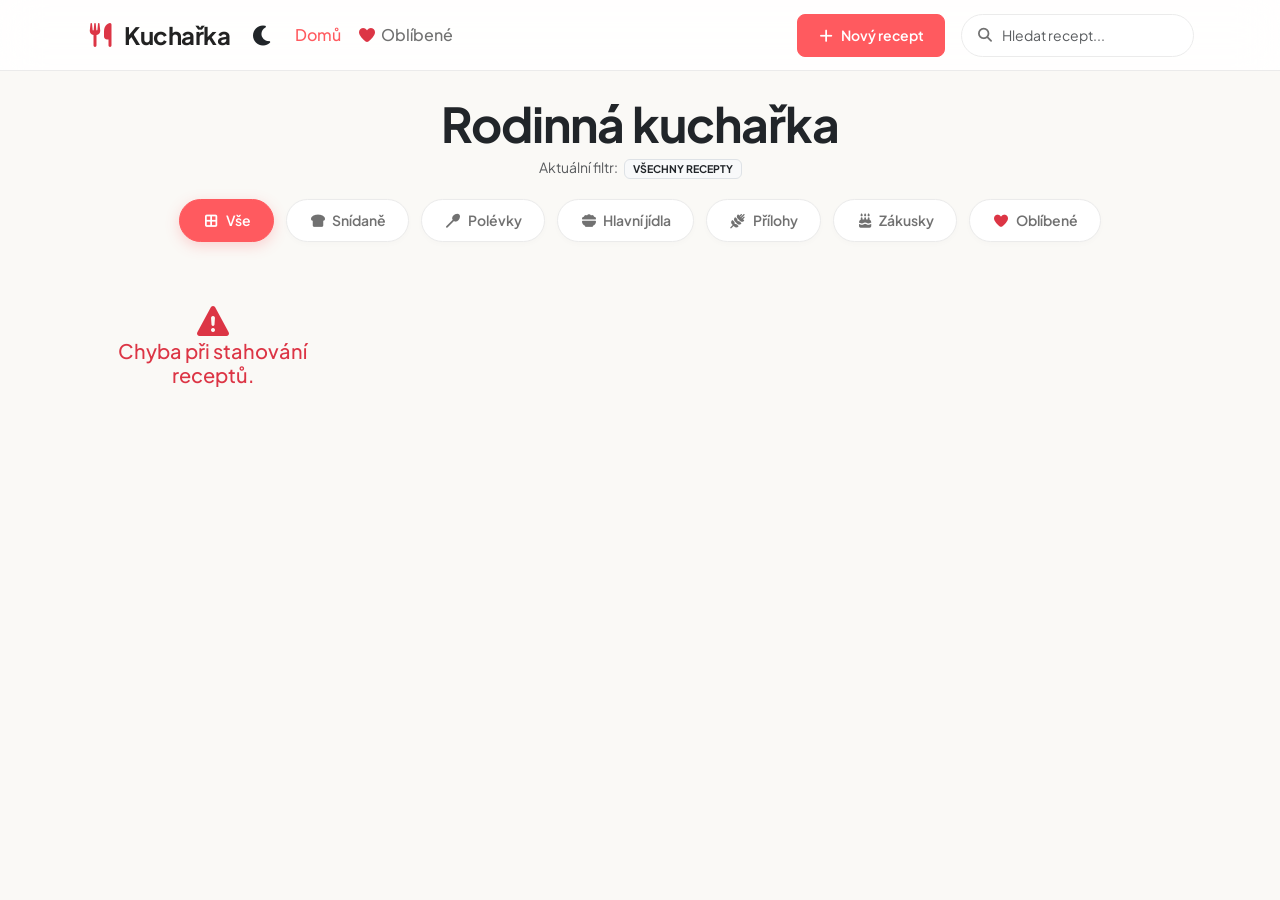
==== commit ca21cce3: "15. commit - verze 1.6 - uprava tisku + addModal" ====
--- a/index.html
+++ b/index.html
@@ -161,22 +161,19 @@
                             </select>
                         </div>
                         <div class="mb-3">
-                            <label for="recipeImage" class="form-label small fw-bold text-secondary">Odkaz na obrázek
-                                (URL)</label>
+                            <label for="recipeImage" class="form-label small fw-bold text-secondary">Odkaz na obrázek (nepovinné)</label>
                             <input type="url" class="form-control" id="recipeImage" 
-                                placeholder="https://domena.cz/obrazek.jpg">
-                        </div>
-                        <div class="mb-3">
-                            <label for="recipeIngredients" class="form-label small fw-bold text-secondary">Ingredience
-                                (odděluj středníkem `;`)</label>
-                            <textarea class="form-control" id="recipeIngredients" rows="2" required
-                                placeholder="mouka 500g; 2 vejce; mléko 1l"></textarea>
-                        </div>
-                        <div class="mb-3">
-                            <label for="recipeInstructions" class="form-label small fw-bold text-secondary">Postup
-                                (odděluj středníkem `;`)</label>
-                            <textarea class="form-control" id="recipeInstructions" rows="3" required
-                                placeholder="Smíchej suroviny; Upeč v troubě na 180°C"></textarea>
+                                placeholder="Ponechte prázdné pro výchozí obrázek">
+                        </div>
+                        <div class="mb-3">
+                            <label for="recipeIngredients" class="form-label small fw-bold text-secondary">Ingredience (každou napište na nový řádek)</label>
+                            <textarea class="form-control" id="recipeIngredients" rows="3" required
+                                placeholder="Např.:&#10;mouka 500g&#10;2 vejce&#10;mléko 1l"></textarea>
+                        </div>
+                        <div class="mb-3">
+                            <label for="recipeInstructions" class="form-label small fw-bold text-secondary">Postup přípravy (každý krok na nový řádek)</label>
+                            <textarea class="form-control" id="recipeInstructions" rows="4" required
+                                placeholder="Např.:&#10;Smíchej suché suroviny.&#10;Přidej mléko a vejce.&#10;Upeč v troubě na 180°C."></textarea>
                         </div>
 
                         <div class="mb-2 p-3 bg-light border rounded-3">
